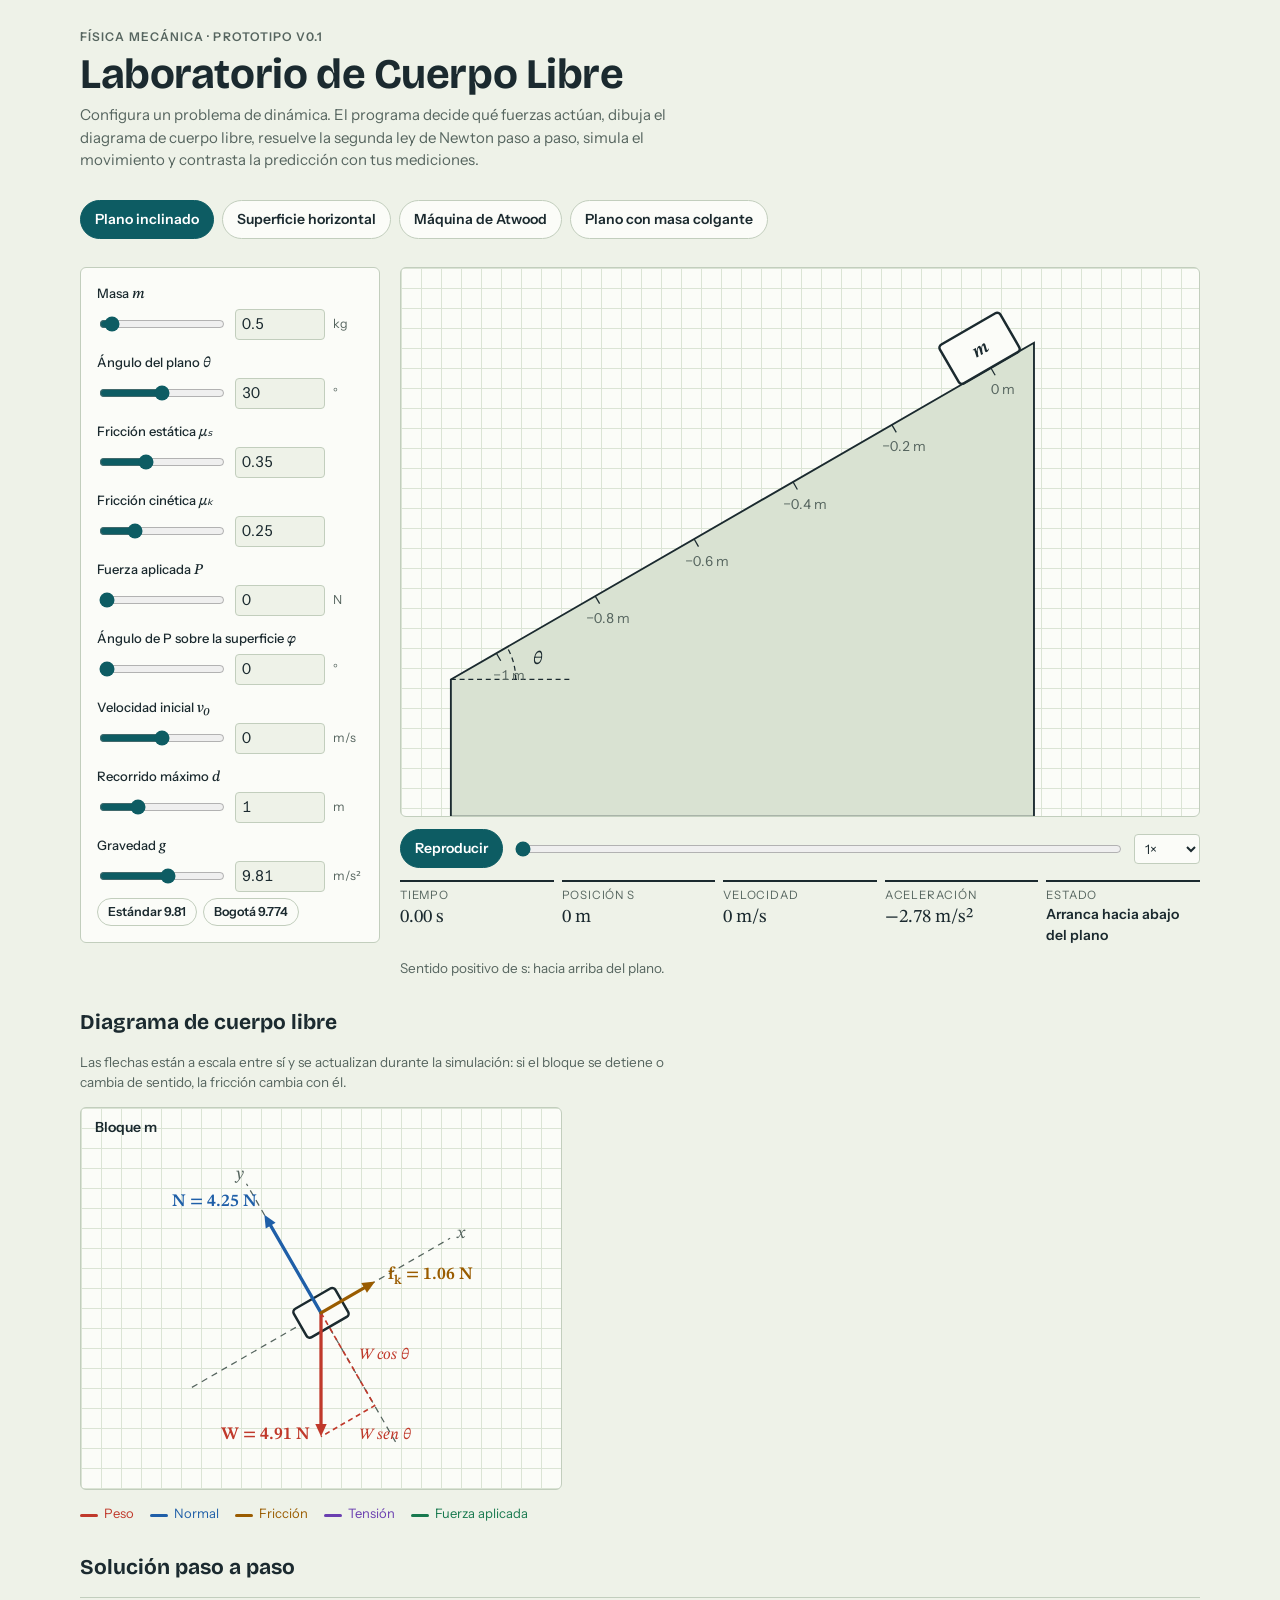
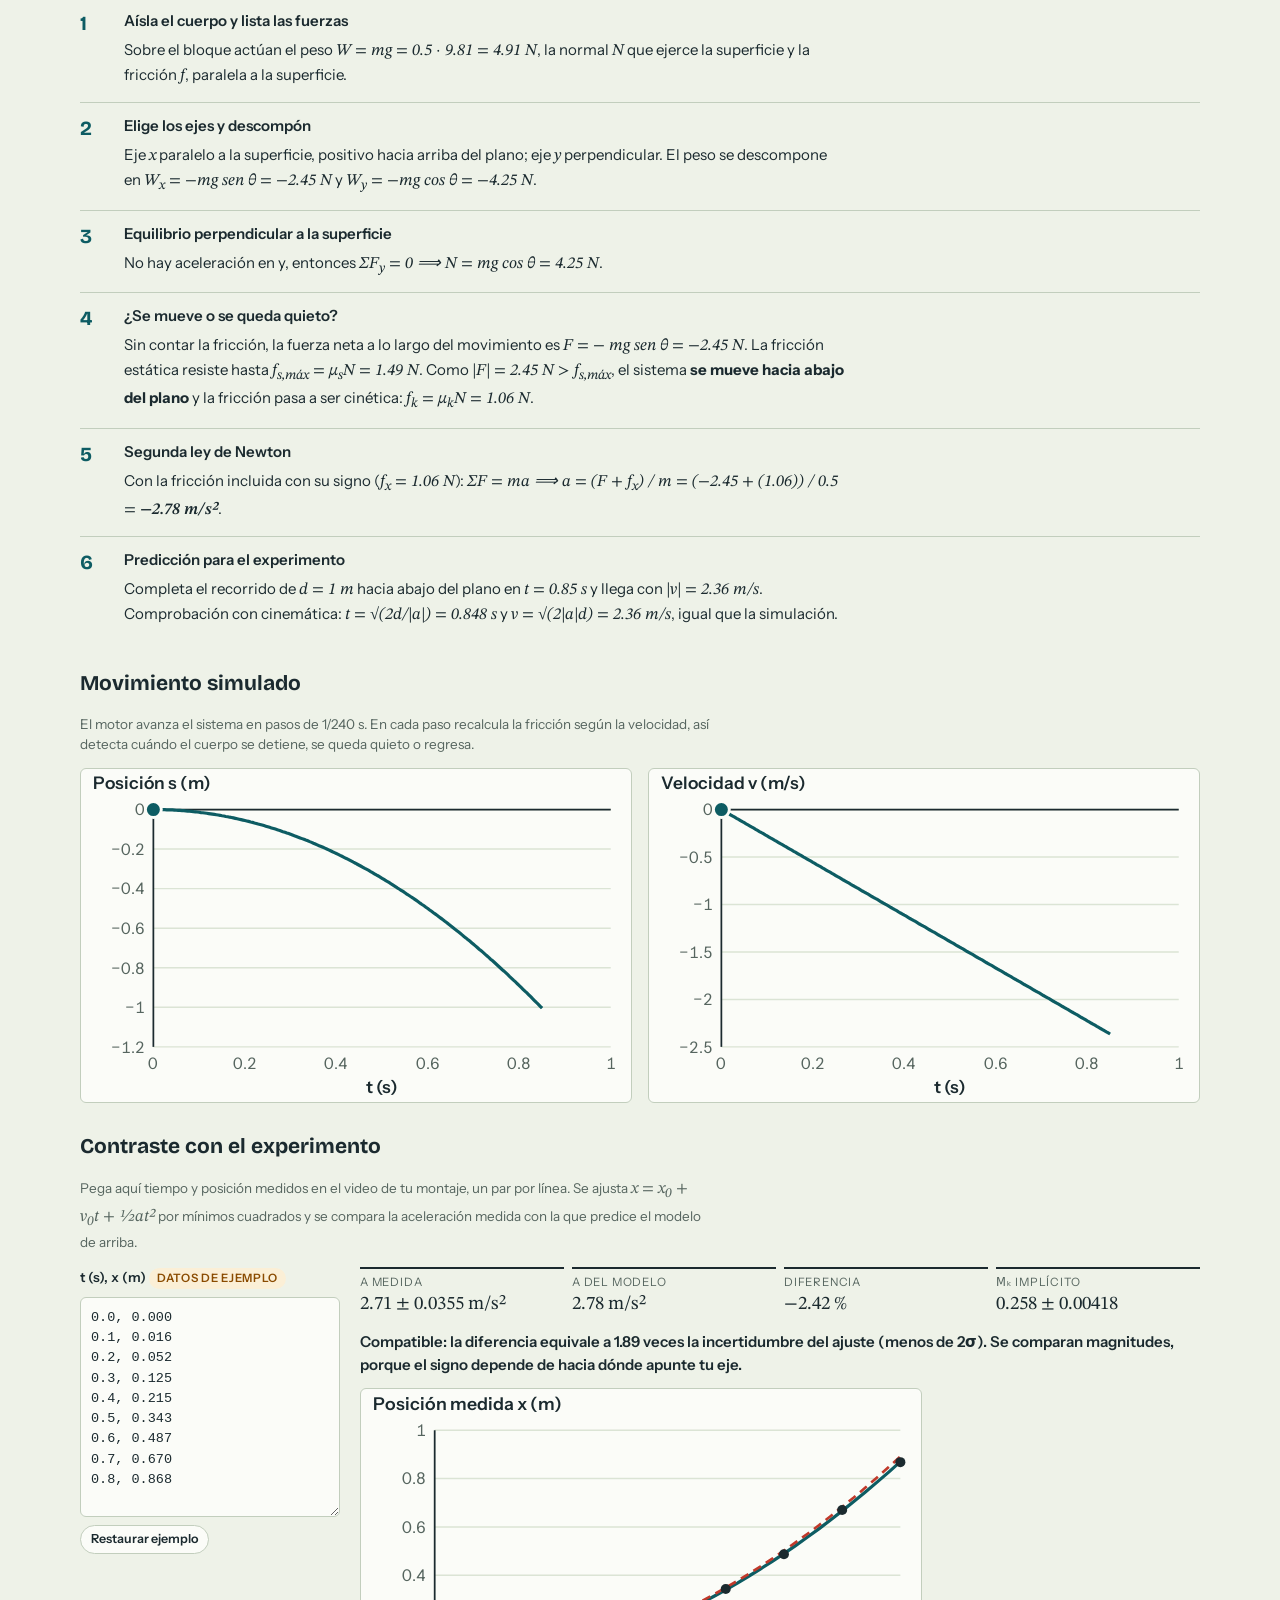
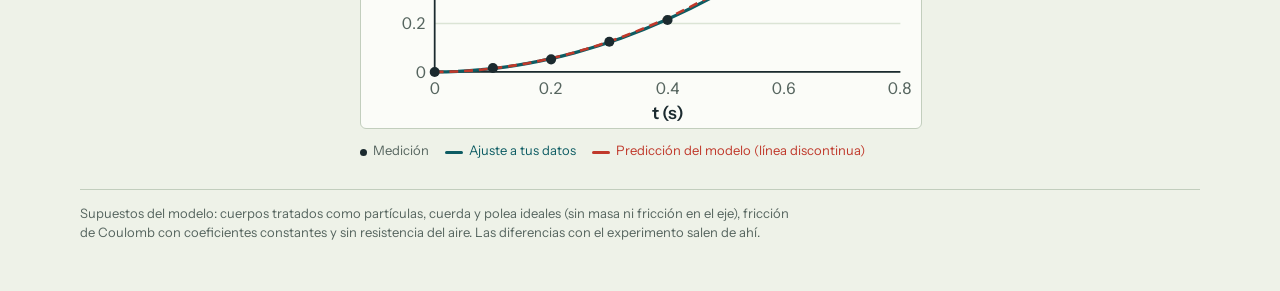
==== index.html @ 623f9a01 "Primera versión" ====
<!DOCTYPE html>
<html lang="es">
<head>
  <meta charset="utf-8">
  <meta name="viewport" content="width=device-width, initial-scale=1">
  <title>Laboratorio de Cuerpo Libre</title>
  <link rel="stylesheet" href="https://fonts.googleapis.com/css2?family=Bricolage+Grotesque:opsz,wght@12..96,500;12..96,700&family=Instrument+Sans:wght@400;500;600&family=STIX+Two+Text:ital,wght@0,400;0,600;1,400;1,600&display=swap">
  <link rel="stylesheet" href="css/styles.css">
</head>
<body>

<div class="wrap">
  <header>
    <p class="eyebrow">Física mecánica · prototipo v0.1</p>
    <h1>Laboratorio de Cuerpo Libre</h1>
    <p class="lede">Configura un problema de dinámica. El programa decide qué fuerzas actúan, dibuja el diagrama de cuerpo libre, resuelve la segunda ley de Newton paso a paso, simula el movimiento y contrasta la predicción con tus mediciones.</p>
  </header>

  <nav class="tabs" id="tabs" aria-label="Tipo de problema"></nav>

  <section class="work">
    <aside class="panel controls" id="controls" aria-label="Datos del problema"></aside>
    <div class="stage">
      <div class="paper"><svg id="scene" viewBox="0 0 640 440" role="img" aria-label="Montaje del problema"></svg></div>
      <div id="warn" class="warn" hidden></div>
      <div class="transport">
        <button class="btn primary" id="play" type="button">Reproducir</button>
        <input type="range" id="scrub" min="0" max="1000" value="0" aria-label="Instante de la simulación">
        <select id="speed" aria-label="Velocidad de reproducción"><option value="1">1×</option><option value="0.5">0,5×</option><option value="0.25">0,25×</option></select>
      </div>
      <dl class="readouts">
        <div><dt>Tiempo</dt><dd id="o_t">0</dd></div>
        <div><dt>Posición s</dt><dd id="o_s">0</dd></div>
        <div><dt>Velocidad</dt><dd id="o_v">0</dd></div>
        <div><dt>Aceleración</dt><dd id="o_a">0</dd></div>
        <div><dt>Estado</dt><dd class="txt" id="o_e"></dd></div>
      </dl>
      <p class="note" id="conv"></p>
    </div>
  </section>

  <section>
    <h2>Diagrama de cuerpo libre</h2>
    <p class="note">Las flechas están a escala entre sí y se actualizan durante la simulación: si el bloque se detiene o cambia de sentido, la fricción cambia con él.</p>
    <div class="fbds" id="fbds"></div>
    <ul class="legend">
      <li class="w"><i></i>Peso</li><li class="n"><i></i>Normal</li><li class="f"><i></i>Fricción</li><li class="t"><i></i>Tensión</li><li class="p"><i></i>Fuerza aplicada</li>
    </ul>
  </section>

  <section>
    <h2>Solución paso a paso</h2>
    <ol class="steps" id="steps"></ol>
  </section>

  <section>
    <h2>Movimiento simulado</h2>
    <p class="note">El motor avanza el sistema en pasos de 1/240 s. En cada paso recalcula la fricción según la velocidad, así detecta cuándo el cuerpo se detiene, se queda quieto o regresa.</p>
    <div class="charts">
      <div class="panel"><svg id="ch_s" viewBox="0 0 380 230" role="img" aria-label="Posición contra tiempo"></svg></div>
      <div class="panel"><svg id="ch_v" viewBox="0 0 380 230" role="img" aria-label="Velocidad contra tiempo"></svg></div>
    </div>
  </section>

  <section>
    <h2>Contraste con el experimento</h2>
    <p class="note">Pega aquí tiempo y posición medidos en el video de tu montaje, un par por línea. Se ajusta <span class="eq">x = x<sub>0</sub> + v<sub>0</sub>t + ½at²</span> por mínimos cuadrados y se compara la aceleración medida con la que predice el modelo de arriba.</p>
    <div class="exp">
      <div style="display:flex;flex-direction:column;gap:8px;min-width:0">
        <label for="data" style="font-weight:600;font-size:13.5px">t (s), x (m) <span class="tag" id="extag">Datos de ejemplo</span></label>
        <textarea id="data" spellcheck="false"></textarea>
        <div><button class="btn small" id="exreset" type="button">Restaurar ejemplo</button></div>
      </div>
      <div class="res">
        <dl class="readouts">
          <div><dt>a medida</dt><dd id="e_a">–</dd></div>
          <div><dt>a del modelo</dt><dd id="e_m">–</dd></div>
          <div><dt>Diferencia</dt><dd id="e_d">–</dd></div>
          <div><dt>μₖ implícito</dt><dd id="e_mu">–</dd></div>
        </dl>
        <p class="verdict" id="e_v"></p>
        <div class="panel"><svg id="ch_e" viewBox="0 0 380 230" role="img" aria-label="Datos medidos, ajuste y modelo"></svg></div>
        <ul class="legend"><li><i style="background:var(--ink);width:7px;height:7px;border-radius:50%"></i>Medición</li><li style="color:var(--accent)"><i></i>Ajuste a tus datos</li><li class="w"><i></i>Predicción del modelo (línea discontinua)</li></ul>
      </div>
    </div>
  </section>

  <footer><p>Supuestos del modelo: cuerpos tratados como partículas, cuerda y polea ideales (sin masa ni fricción en el eje), fricción de Coulomb con coeficientes constantes y sin resistencia del aire. Las diferencias con el experimento salen de ahí.</p></footer>
</div>

<!-- El orden importa: cada archivo usa lo que definen los anteriores -->
<script src="js/config.js"></script>
<script src="js/fisica.js"></script>
<script src="js/dibujo.js"></script>
<script src="js/solucion.js"></script>
<script src="js/graficas.js"></script>
<script src="js/experimento.js"></script>
<script src="js/app.js"></script>
</body>
</html>
---- css/styles.css ----
/* ==========================================================
   Laboratorio de Cuerpo Libre — estilos
   1. Tokens de color y tipografía (tema claro y oscuro)
   2. Estructura general de la página
   3. Controles y escena
   4. Elementos SVG (escena, diagramas, gráficas)
   5. Solución, gráficas y contraste experimental
   ========================================================== */
body{margin:0}
[hidden]{display:none!important}
/* Layout: hoja de ingeniería cuadriculada (claro) / pizarra (oscuro). Controles a la izquierda, escena a la derecha, luego DCL, solución, gráficas y contraste experimental. */
:root{
  --paper:#eef2e8; --panel:#fbfcf8; --grid:#dbe4d5; --solid:#d9e2d2; --line:#c2cebd;
  --ink:#1b2a2f; --muted:#56655f; --accent:#0d5c63; --on-accent:#ffffff; --warn:#8a4b00; --warn-bg:#fbefd6;
  --f-w:#c0392b; --f-n:#1f5fa8; --f-f:#9a5c00; --f-t:#6a3fb0; --f-p:#17794e;
  --display:"Bricolage Grotesque","Trebuchet MS",sans-serif;
  --body:"Instrument Sans","Segoe UI",system-ui,sans-serif;
  --math:"STIX Two Text","Cambria Math","Times New Roman",serif;
}
@media (prefers-color-scheme: dark){ :root:not([data-theme="light"]){
  --paper:#141e1b; --panel:#1b2925; --grid:#26362f; --solid:#2b3d36; --line:#385046;
  --ink:#e8efe6; --muted:#a0b3aa; --accent:#7fd1c7; --on-accent:#10201c; --warn:#f3c77a; --warn-bg:#3a2e14;
  --f-w:#ff8f80; --f-n:#86bcff; --f-f:#f0b860; --f-t:#c6a8ff; --f-p:#7ddba6; color-scheme:dark } }
:root[data-theme="dark"]{
  --paper:#141e1b; --panel:#1b2925; --grid:#26362f; --solid:#2b3d36; --line:#385046;
  --ink:#e8efe6; --muted:#a0b3aa; --accent:#7fd1c7; --on-accent:#10201c; --warn:#f3c77a; --warn-bg:#3a2e14;
  --f-w:#ff8f80; --f-n:#86bcff; --f-f:#f0b860; --f-t:#c6a8ff; --f-p:#7ddba6; color-scheme:dark }

body{background:var(--paper);color:var(--ink);font-family:var(--body);font-size:15px;line-height:1.5}
.wrap{max-width:1120px;margin:0 auto;padding-inline:16px;padding-block:28px 48px;display:flex;flex-direction:column;gap:28px}
h1{font-family:var(--display);font-weight:700;font-size:clamp(28px,5vw,42px);line-height:1.05;margin:0;text-wrap:balance;letter-spacing:-.01em}
h2{font-family:var(--display);font-weight:700;font-size:21px;margin:0;text-wrap:balance}
.lede{max-width:62ch;color:var(--muted);margin:8px 0 0}
.eyebrow{font-size:12px;letter-spacing:.09em;text-transform:uppercase;color:var(--muted);font-weight:600;margin:0 0 6px}
section{display:flex;flex-direction:column;gap:14px}
.note{color:var(--muted);font-size:13.5px;max-width:70ch;margin:0}

.tabs{display:flex;flex-wrap:wrap;gap:8px}
.tabs button,.btn{font:inherit;font-weight:600;font-size:14px;padding:8px 14px;border-radius:999px;border:1.5px solid var(--line);background:var(--panel);color:var(--ink);cursor:pointer}
.tabs button[aria-pressed="true"],.btn.primary{background:var(--accent);border-color:var(--accent);color:var(--on-accent)}
button:focus-visible,input:focus-visible,select:focus-visible,textarea:focus-visible{outline:2.5px solid var(--accent);outline-offset:2px}
.btn.small{padding:4px 10px;font-size:12.5px}

.work{display:grid;grid-template-columns:300px minmax(0,1fr);gap:20px;align-items:start}
@media (max-width:820px){.work{grid-template-columns:minmax(0,1fr)}}
.panel{background:var(--panel);border:1px solid var(--line);border-radius:6px}
.controls{padding:16px;display:flex;flex-direction:column;gap:13px}
.ctl label{display:block;font-size:13px;font-weight:500}
.ctl .sym{font-family:var(--math);font-style:italic;font-size:15px}
.ctl .row{display:flex;align-items:center;gap:8px;margin-top:3px}
.ctl input[type=range]{flex:1;min-width:0;accent-color:var(--accent)}
.ctl input[type=number]{width:76px;font:inherit;font-variant-numeric:tabular-nums;padding:3px 6px;border:1px solid var(--line);border-radius:4px;background:var(--paper);color:var(--ink)}
.ctl .unit{width:30px;font-size:12.5px;color:var(--muted)}
.ctl .hint{display:flex;gap:6px;margin-top:6px;flex-wrap:wrap}

.stage{display:flex;flex-direction:column;gap:12px;min-width:0}
.paper{background-color:var(--panel);background-image:linear-gradient(var(--grid) 1px,transparent 1px),linear-gradient(90deg,var(--grid) 1px,transparent 1px);background-size:20px 20px;border:1px solid var(--line);border-radius:6px}
svg{display:block;width:100%;height:auto;max-width:100%}
.transport{display:flex;flex-wrap:wrap;align-items:center;gap:10px}
.transport input[type=range]{flex:1;min-width:120px;accent-color:var(--accent)}
.transport select{font:inherit;font-size:13px;padding:5px 6px;border:1px solid var(--line);border-radius:4px;background:var(--panel);color:var(--ink)}
.readouts{display:grid;grid-template-columns:repeat(auto-fit,minmax(118px,1fr));gap:8px;margin:0}
.readouts div{border-top:2px solid var(--ink);padding-top:5px}
.readouts dt{font-size:11.5px;letter-spacing:.07em;text-transform:uppercase;color:var(--muted)}
.readouts dd{margin:0;font-family:var(--math);font-size:19px;font-variant-numeric:tabular-nums}
.readouts dd.txt{font-family:var(--body);font-size:14px;font-weight:600}
.warn{background:var(--warn-bg);color:var(--warn);border-radius:4px;padding:8px 12px;font-size:13.5px;font-weight:500}

/* SVG */
.solid{fill:var(--solid);stroke:var(--ink);stroke-width:1.5}
.body{fill:var(--panel);stroke:var(--ink);stroke-width:2}
.str{stroke:var(--ink);stroke-width:1.6;fill:none}
.sup{stroke:var(--ink);stroke-width:3;fill:none}
.pul{fill:var(--panel);stroke:var(--ink);stroke-width:2}
.hub{fill:var(--ink)}
.ref{stroke:var(--ink);stroke-width:1;stroke-dasharray:4 3;fill:none}
.tick{stroke:var(--ink);stroke-width:1}
.tk{fill:var(--muted);font:11px var(--body);font-variant-numeric:tabular-nums}
.blbl{fill:var(--ink);font:italic 600 15px var(--math)}
.ang{fill:var(--ink);font:italic 15px var(--math)}
.ax{stroke:var(--muted);stroke-width:1;stroke-dasharray:5 4}
.axl{fill:var(--muted);font:italic 14px var(--math)}
.cmp{stroke:var(--f-w);stroke-width:1.3;stroke-dasharray:4 3;fill:none}
.cmpl{fill:var(--f-w);font:italic 12.5px var(--math)}
.F line{stroke:currentColor;stroke-width:2.6;stroke-linecap:round}.F polygon{fill:currentColor}
.fl{fill:currentColor;font:600 14px var(--math)}
.w{color:var(--f-w)}.n{color:var(--f-n)}.f{color:var(--f-f)}.t{color:var(--f-t)}.p{color:var(--f-p)}
.gl{stroke:var(--grid);stroke-width:1}.axis{stroke:var(--ink);stroke-width:1.2}
.ct{fill:var(--muted);font:11px var(--body);font-variant-numeric:tabular-nums}
.cl{fill:var(--ink);font:12px var(--body);font-weight:600}
.s1{stroke:var(--accent);stroke-width:2.2;fill:none}.s2{stroke:var(--f-w);stroke-width:1.8;fill:none;stroke-dasharray:6 4}
.dot{fill:var(--ink)}.cur{fill:var(--accent);stroke:var(--panel);stroke-width:2}

.fbds{display:grid;grid-template-columns:repeat(auto-fit,minmax(min(100%,300px),1fr));gap:16px}
.fbd{max-width:480px}.res .panel{max-width:560px}.fbd h3{font:600 14px var(--body);margin:0;padding:10px 14px 0}
.legend{display:flex;flex-wrap:wrap;gap:6px 16px;font-size:13px;color:var(--muted);margin:0;padding:0;list-style:none}
.legend i{display:inline-block;width:18px;height:3px;border-radius:2px;background:currentColor;vertical-align:middle;margin-right:6px}

.steps{list-style:none;margin:0;padding:0;display:flex;flex-direction:column;gap:0;counter-reset:st}
.steps li{counter-increment:st;display:grid;grid-template-columns:34px minmax(0,1fr);gap:4px 10px;padding:13px 0;border-top:1px solid var(--line)}
.steps li::before{content:counter(st);font:700 20px var(--display);color:var(--accent)}
.steps h3{font:600 15px var(--body);margin:0}
.steps p{grid-column:2;margin:0;max-width:72ch}
.eq{font-family:var(--math);font-size:16.5px;font-style:italic;overflow-wrap:anywhere}
.eq b{font-weight:600}

.charts{display:grid;grid-template-columns:repeat(auto-fit,minmax(min(100%,300px),1fr));gap:16px}
.exp{display:grid;grid-template-columns:minmax(0,260px) minmax(0,1fr);gap:20px;align-items:start}
@media (max-width:820px){.exp{grid-template-columns:minmax(0,1fr)}}
.exp textarea{width:100%;box-sizing:border-box;height:220px;font:13.5px/1.5 ui-monospace,Menlo,Consolas,monospace;padding:10px;border:1px solid var(--line);border-radius:6px;background:var(--panel);color:var(--ink);resize:vertical}
.tag{display:inline-block;font-size:11.5px;font-weight:600;letter-spacing:.06em;text-transform:uppercase;background:var(--warn-bg);color:var(--warn);padding:2px 8px;border-radius:999px}
.res{display:flex;flex-direction:column;gap:12px;min-width:0}
.verdict{font-weight:600;margin:0}
footer{border-top:1px solid var(--line);padding-top:14px;color:var(--muted);font-size:13px}
footer p{margin:0;max-width:80ch}
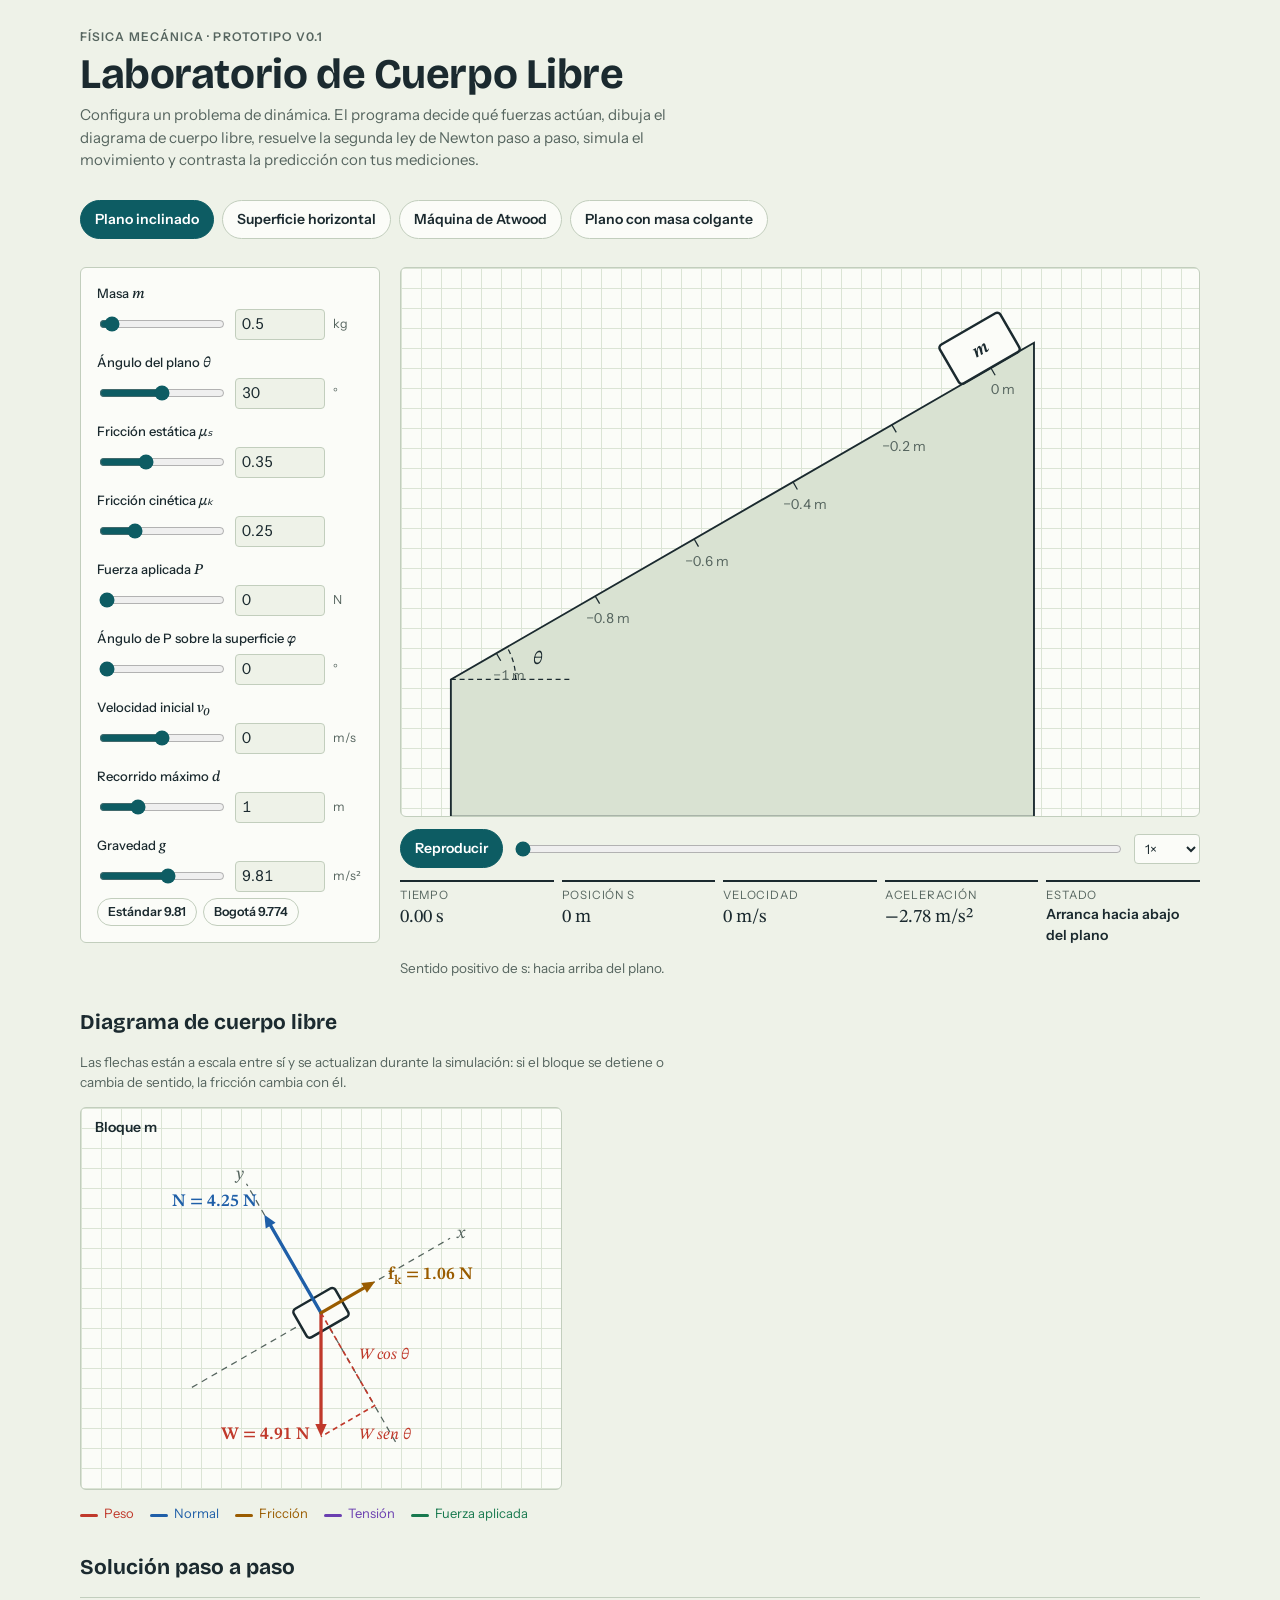
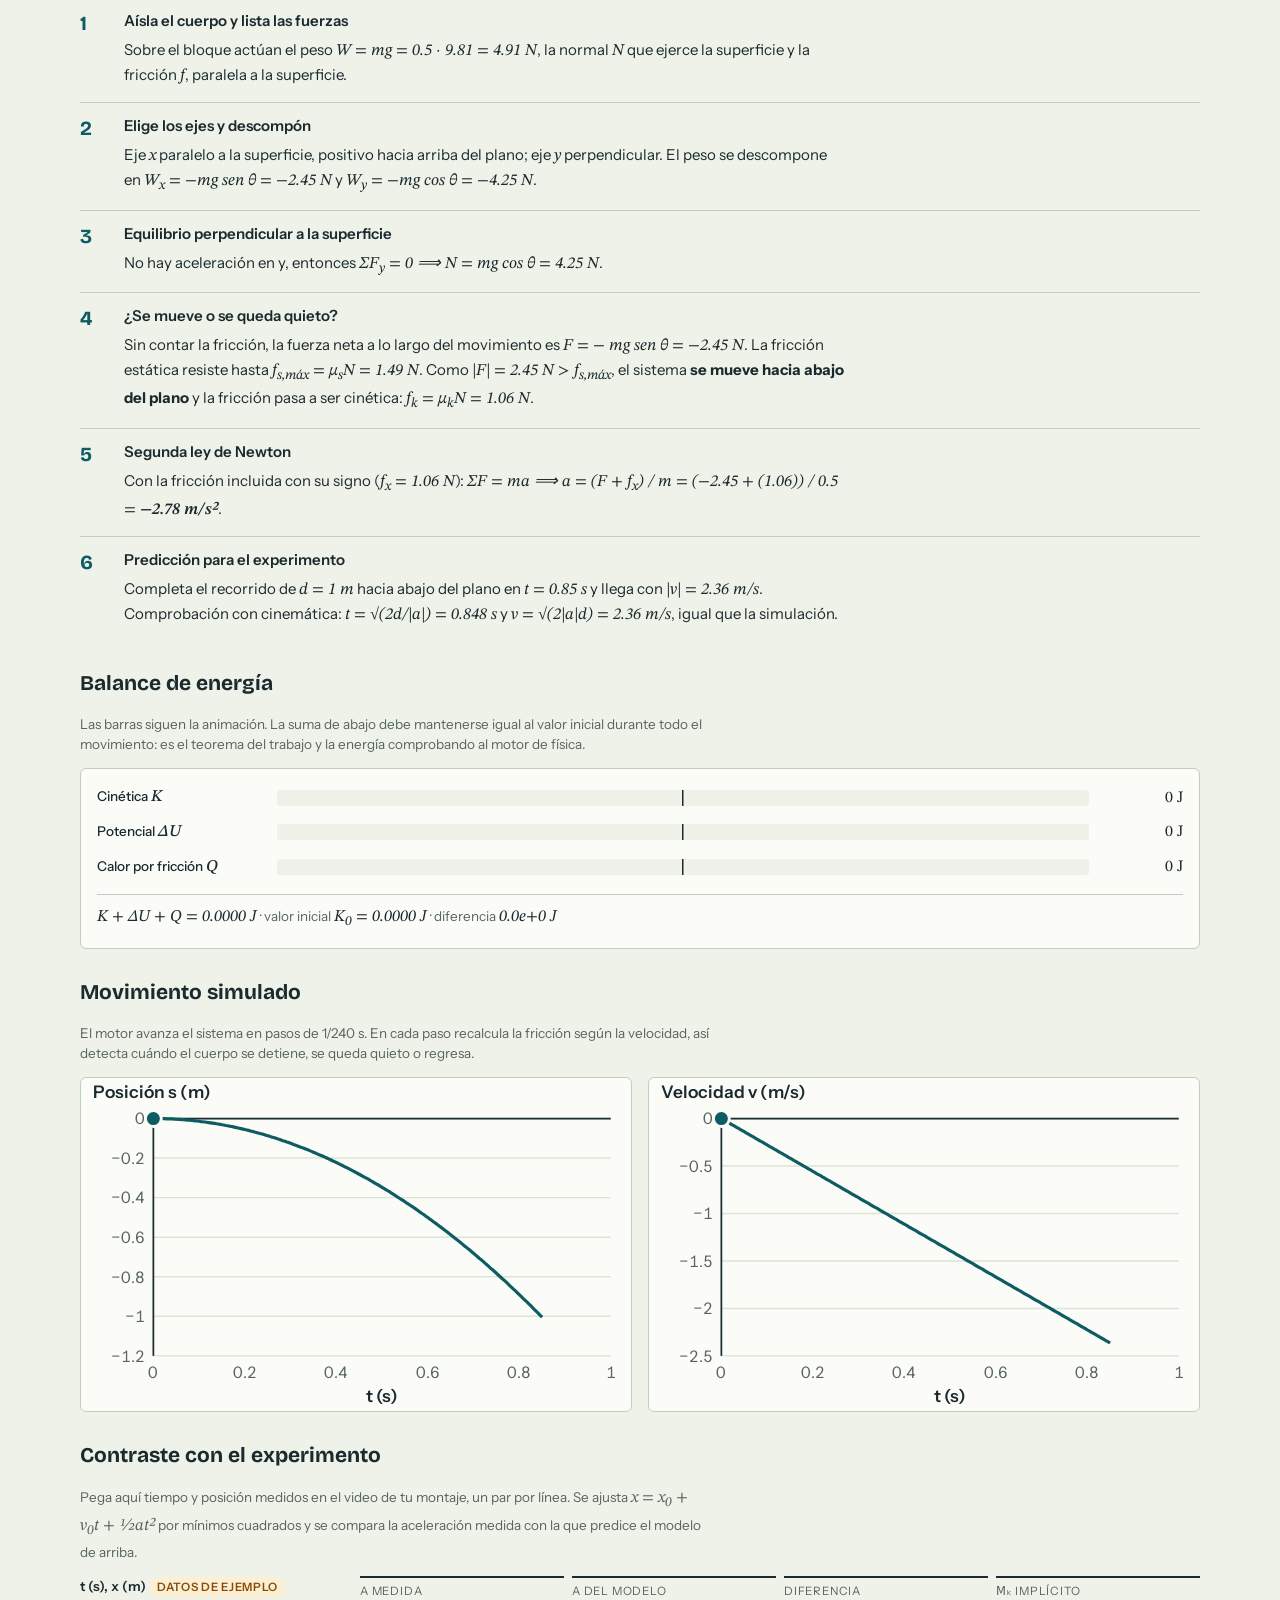
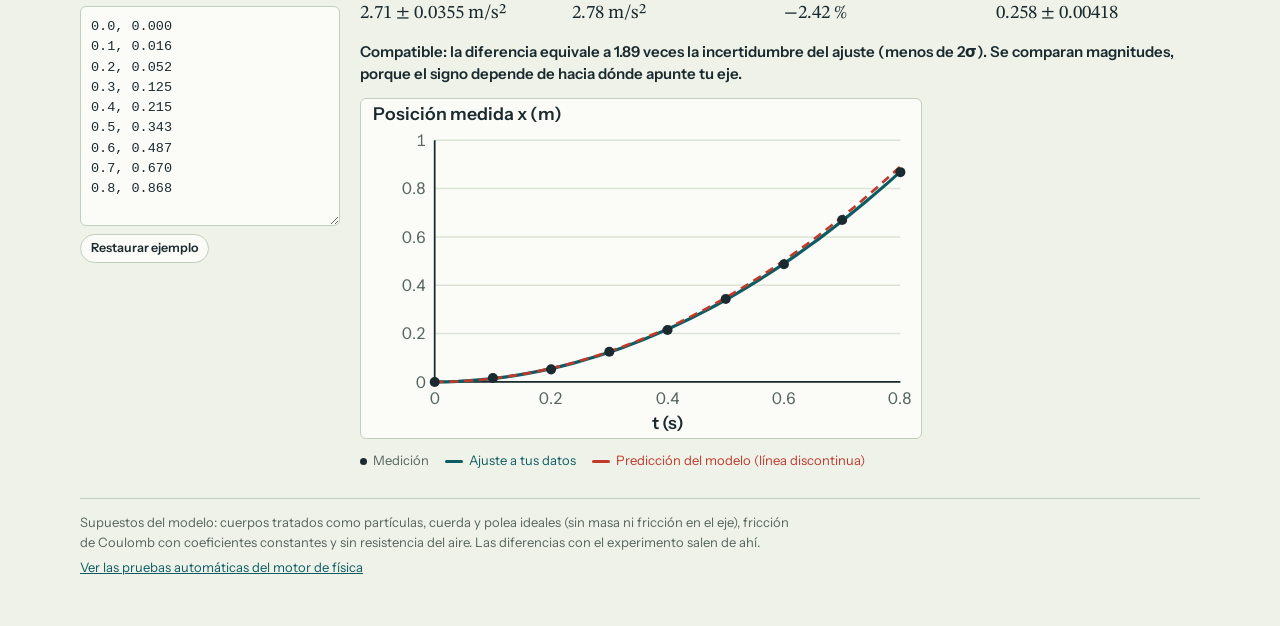
==== commit 6a3ea058: "cambios v1.0" ====
--- a/index.html
+++ b/index.html
@@ -54,6 +54,12 @@
   </section>
 
   <section>
+    <h2>Balance de energía</h2>
+    <p class="note">Las barras siguen la animación. La suma de abajo debe mantenerse igual al valor inicial durante todo el movimiento: es el teorema del trabajo y la energía comprobando al motor de física.</p>
+    <div class="panel energia" id="energia"></div>
+  </section>
+
+  <section>
     <h2>Movimiento simulado</h2>
     <p class="note">El motor avanza el sistema en pasos de 1/240 s. En cada paso recalcula la fricción según la velocidad, así detecta cuándo el cuerpo se detiene, se queda quieto o regresa.</p>
     <div class="charts">
@@ -85,7 +91,8 @@
     </div>
   </section>
 
-  <footer><p>Supuestos del modelo: cuerpos tratados como partículas, cuerda y polea ideales (sin masa ni fricción en el eje), fricción de Coulomb con coeficientes constantes y sin resistencia del aire. Las diferencias con el experimento salen de ahí.</p></footer>
+  <footer><p>Supuestos del modelo: cuerpos tratados como partículas, cuerda y polea ideales (sin masa ni fricción en el eje), fricción de Coulomb con coeficientes constantes y sin resistencia del aire. Las diferencias con el experimento salen de ahí.</p>
+    <p style="margin-top:6px"><a href="tests/pruebas.html" style="color:var(--accent)">Ver las pruebas automáticas del motor de física</a></p></footer>
 </div>
 
 <!-- El orden importa: cada archivo usa lo que definen los anteriores -->
@@ -93,6 +100,7 @@
 <script src="js/fisica.js"></script>
 <script src="js/dibujo.js"></script>
 <script src="js/solucion.js"></script>
+<script src="js/energia.js"></script>
 <script src="js/graficas.js"></script>
 <script src="js/experimento.js"></script>
 <script src="js/app.js"></script>
--- a/css/styles.css
+++ b/css/styles.css
@@ -113,3 +113,15 @@
 .verdict{font-weight:600;margin:0}
 footer{border-top:1px solid var(--line);padding-top:14px;color:var(--muted);font-size:13px}
 footer p{margin:0;max-width:80ch}
+
+/* Balance de energía */
+.energia{padding:16px;display:flex;flex-direction:column;gap:10px}
+.en-row{display:grid;grid-template-columns:minmax(0,170px) minmax(0,1fr) 84px;gap:10px;align-items:center}
+@media (max-width:560px){.en-row{grid-template-columns:minmax(0,1fr) 84px}.en-track{grid-column:1/-1;grid-row:2}}
+.en-l{font-size:13.5px;font-weight:500}
+.en-track{position:relative;height:16px;background:linear-gradient(var(--ink),var(--ink)) center/1.5px 100% no-repeat,var(--paper);border-radius:3px}
+.en-bar{position:absolute;top:2px;bottom:2px;border-radius:2px;left:50%;width:0}
+.en-K{background:var(--accent)}.en-U{background:var(--f-n)}.en-Q{background:var(--f-f)}.en-WP{background:var(--f-p)}
+.en-v{font-family:var(--math);font-size:16px;font-variant-numeric:tabular-nums;text-align:right}
+.en-bal{margin:4px 0 0;padding-top:10px;border-top:1px solid var(--line);font-size:13.5px;color:var(--muted)}
+.en-bal .eq{color:var(--ink)}
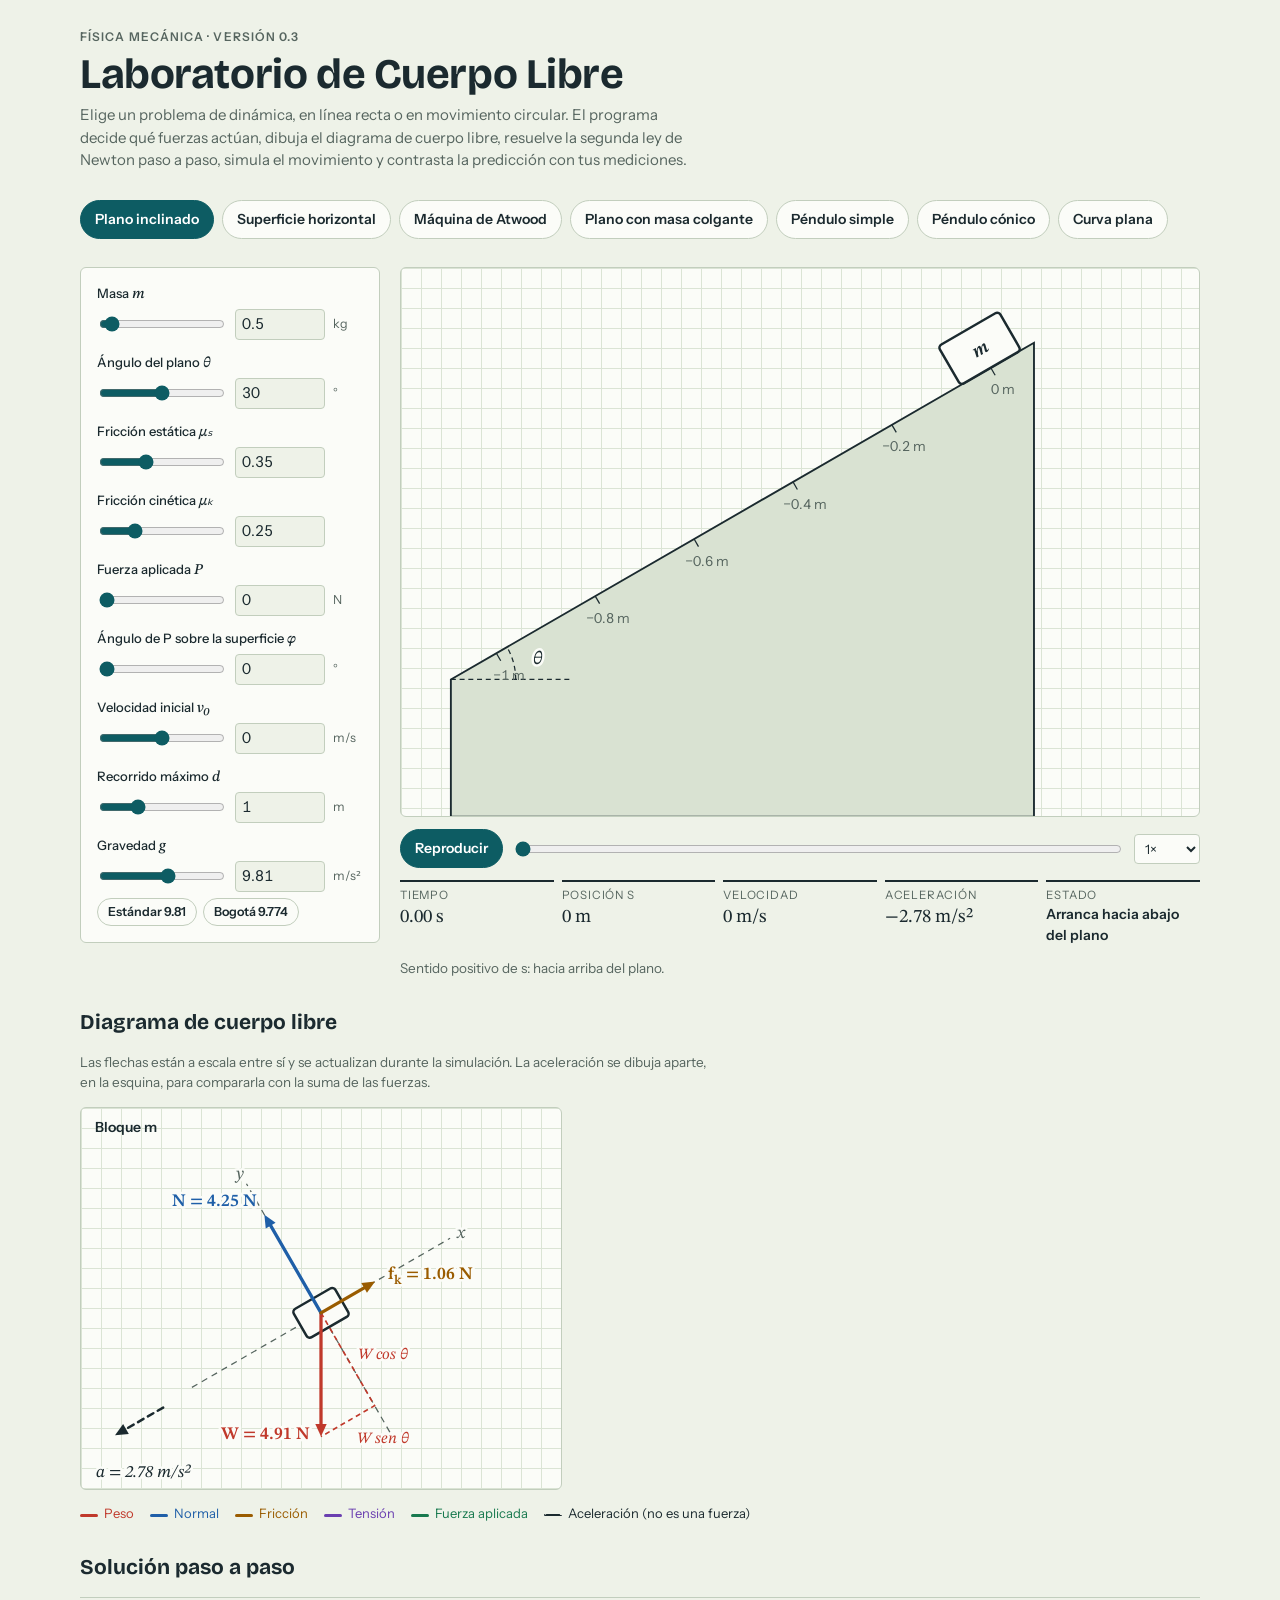
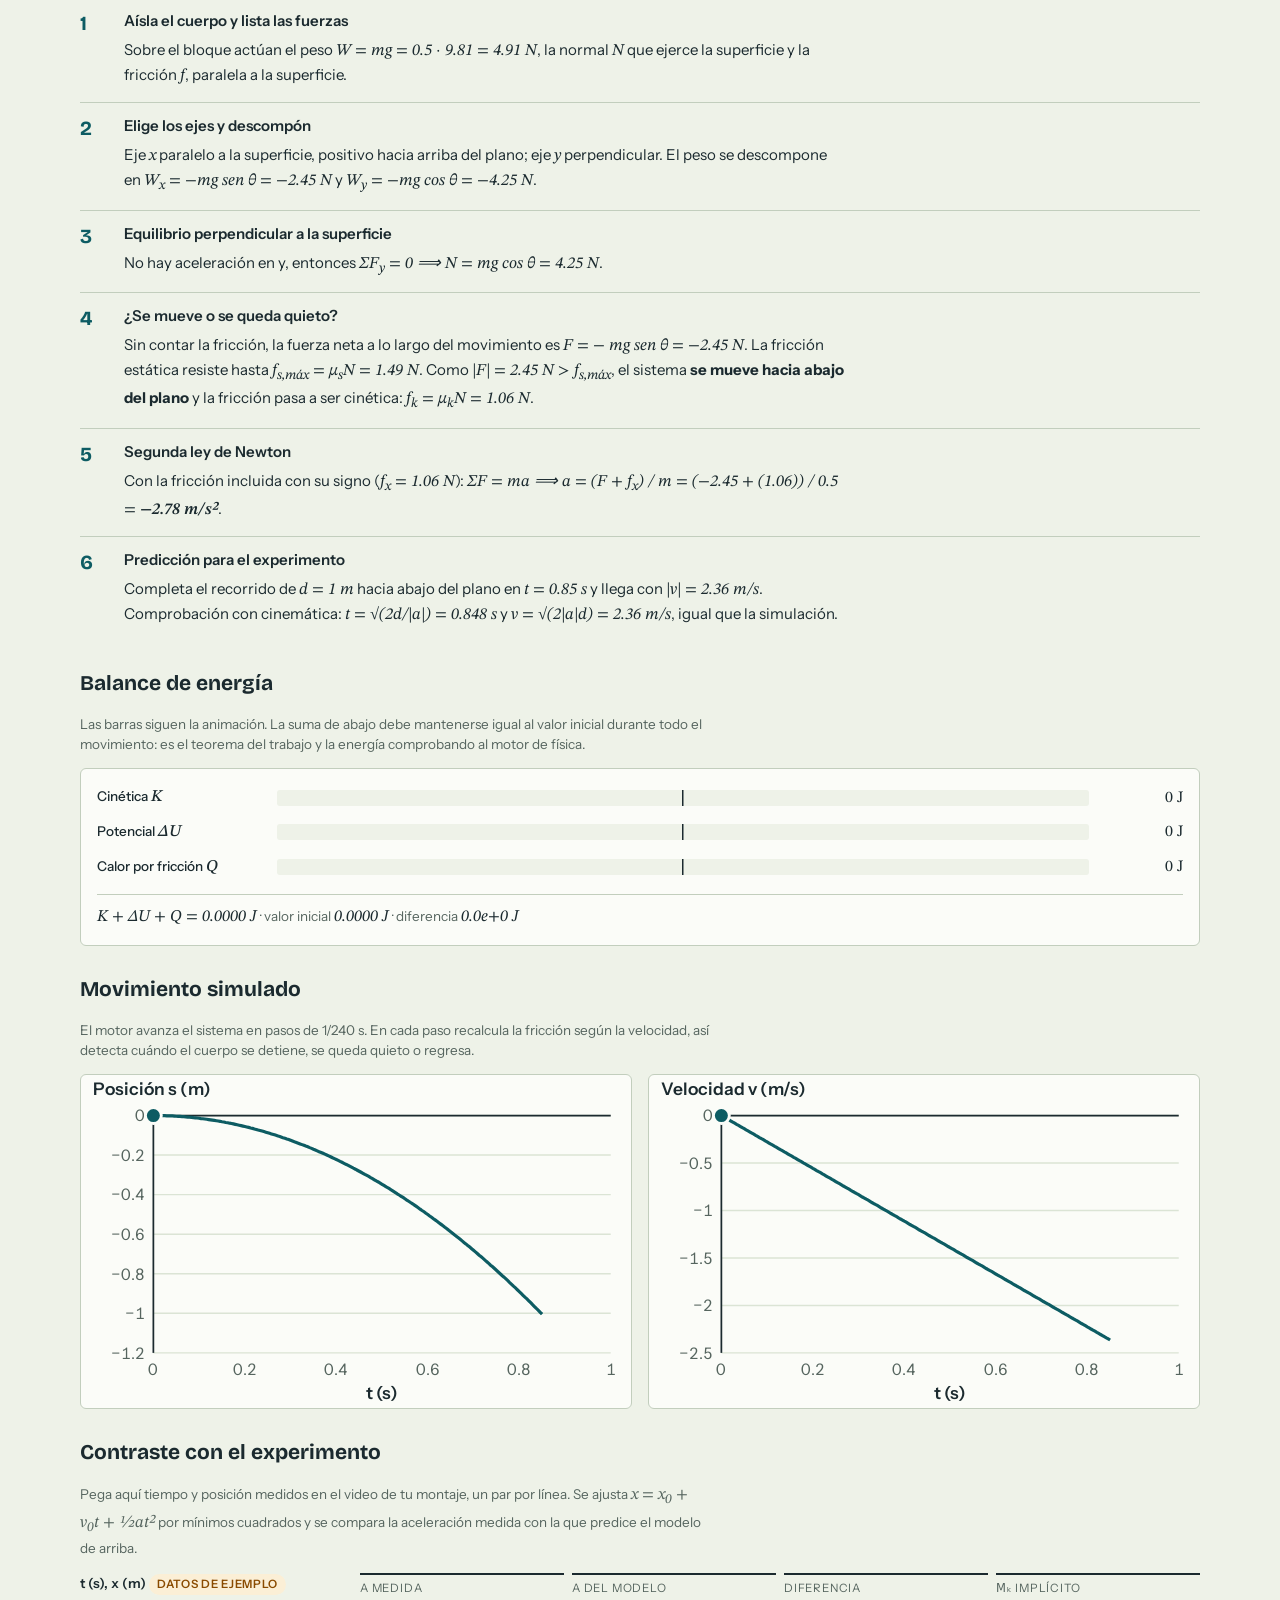
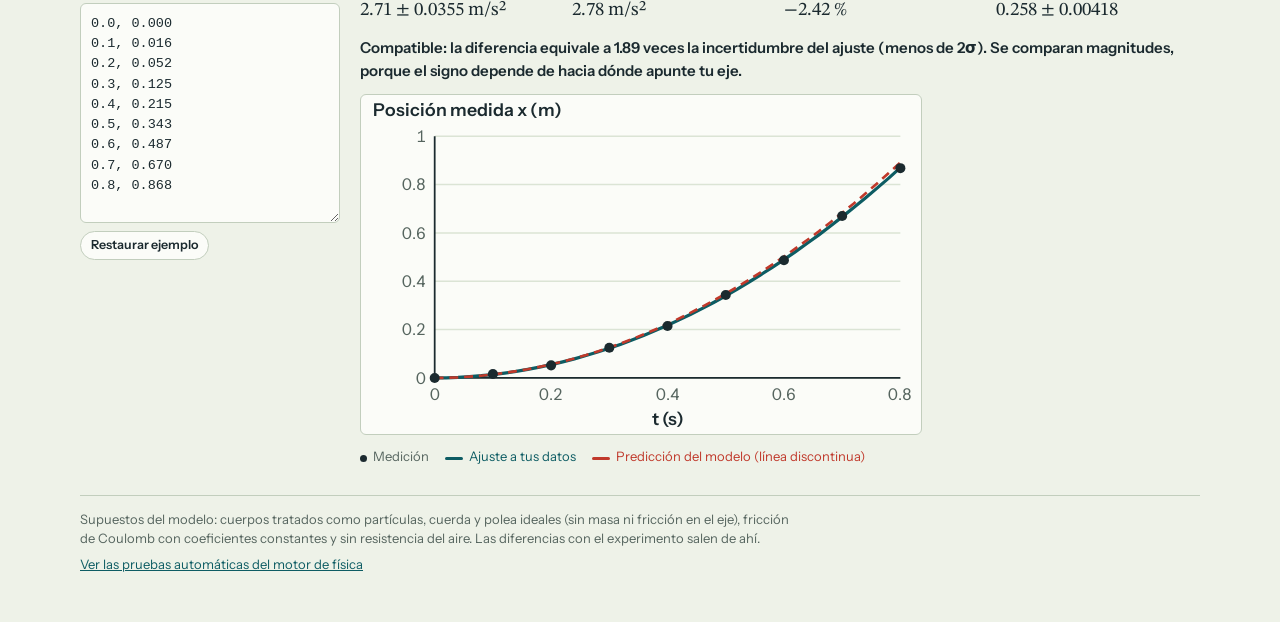
==== commit e7af1f0a: "v1.1" ====
--- a/index.html
+++ b/index.html
@@ -11,9 +11,9 @@
 
 <div class="wrap">
   <header>
-    <p class="eyebrow">Física mecánica · prototipo v0.1</p>
+    <p class="eyebrow">Física mecánica · versión 0.3</p>
     <h1>Laboratorio de Cuerpo Libre</h1>
-    <p class="lede">Configura un problema de dinámica. El programa decide qué fuerzas actúan, dibuja el diagrama de cuerpo libre, resuelve la segunda ley de Newton paso a paso, simula el movimiento y contrasta la predicción con tus mediciones.</p>
+    <p class="lede">Elige un problema de dinámica, en línea recta o en movimiento circular. El programa decide qué fuerzas actúan, dibuja el diagrama de cuerpo libre, resuelve la segunda ley de Newton paso a paso, simula el movimiento y contrasta la predicción con tus mediciones.</p>
   </header>
 
   <nav class="tabs" id="tabs" aria-label="Tipo de problema"></nav>
@@ -30,9 +30,9 @@
       </div>
       <dl class="readouts">
         <div><dt>Tiempo</dt><dd id="o_t">0</dd></div>
-        <div><dt>Posición s</dt><dd id="o_s">0</dd></div>
-        <div><dt>Velocidad</dt><dd id="o_v">0</dd></div>
-        <div><dt>Aceleración</dt><dd id="o_a">0</dd></div>
+        <div><dt id="l_1">Posición s</dt><dd id="o_s">0</dd></div>
+        <div><dt id="l_2">Velocidad</dt><dd id="o_v">0</dd></div>
+        <div><dt id="l_3">Aceleración</dt><dd id="o_a">0</dd></div>
         <div><dt>Estado</dt><dd class="txt" id="o_e"></dd></div>
       </dl>
       <p class="note" id="conv"></p>
@@ -41,10 +41,10 @@
 
   <section>
     <h2>Diagrama de cuerpo libre</h2>
-    <p class="note">Las flechas están a escala entre sí y se actualizan durante la simulación: si el bloque se detiene o cambia de sentido, la fricción cambia con él.</p>
+    <p class="note">Las flechas están a escala entre sí y se actualizan durante la simulación. La aceleración se dibuja aparte, en la esquina, para compararla con la suma de las fuerzas.</p>
     <div class="fbds" id="fbds"></div>
     <ul class="legend">
-      <li class="w"><i></i>Peso</li><li class="n"><i></i>Normal</li><li class="f"><i></i>Fricción</li><li class="t"><i></i>Tensión</li><li class="p"><i></i>Fuerza aplicada</li>
+      <li class="w"><i></i>Peso</li><li class="n"><i></i>Normal</li><li class="f"><i></i>Fricción</li><li class="t"><i></i>Tensión</li><li class="p"><i></i>Fuerza aplicada</li><li style="color:var(--ink)"><i style="height:0;border-top:2px dashed currentColor;background:none"></i>Aceleración (no es una fuerza)</li>
     </ul>
   </section>
 
@@ -53,22 +53,22 @@
     <ol class="steps" id="steps"></ol>
   </section>
 
-  <section>
+  <section id="sec_en">
     <h2>Balance de energía</h2>
     <p class="note">Las barras siguen la animación. La suma de abajo debe mantenerse igual al valor inicial durante todo el movimiento: es el teorema del trabajo y la energía comprobando al motor de física.</p>
     <div class="panel energia" id="energia"></div>
   </section>
 
   <section>
-    <h2>Movimiento simulado</h2>
-    <p class="note">El motor avanza el sistema en pasos de 1/240 s. En cada paso recalcula la fricción según la velocidad, así detecta cuándo el cuerpo se detiene, se queda quieto o regresa.</p>
+    <h2 id="graf_t">Movimiento simulado</h2>
+    <p class="note" id="graf_n"></p>
     <div class="charts">
       <div class="panel"><svg id="ch_s" viewBox="0 0 380 230" role="img" aria-label="Posición contra tiempo"></svg></div>
       <div class="panel"><svg id="ch_v" viewBox="0 0 380 230" role="img" aria-label="Velocidad contra tiempo"></svg></div>
     </div>
   </section>
 
-  <section>
+  <section id="sec_exp">
     <h2>Contraste con el experimento</h2>
     <p class="note">Pega aquí tiempo y posición medidos en el video de tu montaje, un par por línea. Se ajusta <span class="eq">x = x<sub>0</sub> + v<sub>0</sub>t + ½at²</span> por mínimos cuadrados y se compara la aceleración medida con la que predice el modelo de arriba.</p>
     <div class="exp">
@@ -98,8 +98,11 @@
 <!-- El orden importa: cada archivo usa lo que definen los anteriores -->
 <script src="js/config.js"></script>
 <script src="js/fisica.js"></script>
+<script src="js/circular.js"></script>
 <script src="js/dibujo.js"></script>
+<script src="js/dibujo-circular.js"></script>
 <script src="js/solucion.js"></script>
+<script src="js/solucion-circular.js"></script>
 <script src="js/energia.js"></script>
 <script src="js/graficas.js"></script>
 <script src="js/experimento.js"></script>
--- a/css/styles.css
+++ b/css/styles.css
@@ -80,8 +80,8 @@
 .ang{fill:var(--ink);font:italic 15px var(--math)}
 .ax{stroke:var(--muted);stroke-width:1;stroke-dasharray:5 4}
 .axl{fill:var(--muted);font:italic 14px var(--math)}
-.cmp{stroke:var(--f-w);stroke-width:1.3;stroke-dasharray:4 3;fill:none}
-.cmpl{fill:var(--f-w);font:italic 12.5px var(--math)}
+.cmp{stroke:currentColor;stroke-width:1.3;stroke-dasharray:4 3;fill:none}
+.cmpl{fill:currentColor;font:italic 12.5px var(--math)}
 .F line{stroke:currentColor;stroke-width:2.6;stroke-linecap:round}.F polygon{fill:currentColor}
 .fl{fill:currentColor;font:600 14px var(--math)}
 .w{color:var(--f-w)}.n{color:var(--f-n)}.f{color:var(--f-f)}.t{color:var(--f-t)}.p{color:var(--f-p)}
@@ -125,3 +125,14 @@
 .en-v{font-family:var(--math);font-size:16px;font-variant-numeric:tabular-nums;text-align:right}
 .en-bal{margin:4px 0 0;padding-top:10px;border-top:1px solid var(--line);font-size:13.5px;color:var(--muted)}
 .en-bal .eq{color:var(--ink)}
+
+/* Movimiento circular y vector aceleración */
+.acc{color:var(--ink)}.F.acc line{stroke-dasharray:5 4;stroke-width:2}
+.accl{fill:var(--ink);font:italic 13.5px var(--math)}
+.vel{color:var(--muted)}
+.road{stroke:var(--solid);fill:none}
+.edge{stroke:var(--ink);stroke-width:1.5;fill:none}
+.skid{stroke:var(--f-w);stroke-width:2.2;stroke-dasharray:7 5;fill:none}
+/* Halo detrás de los rótulos para que los ejes no los crucen */
+.fl,.cmpl,.accl,.axl,.tk,.ang{paint-order:stroke;stroke:var(--panel);stroke-width:4px;stroke-linejoin:round}
+.solid~.tk{stroke:none}
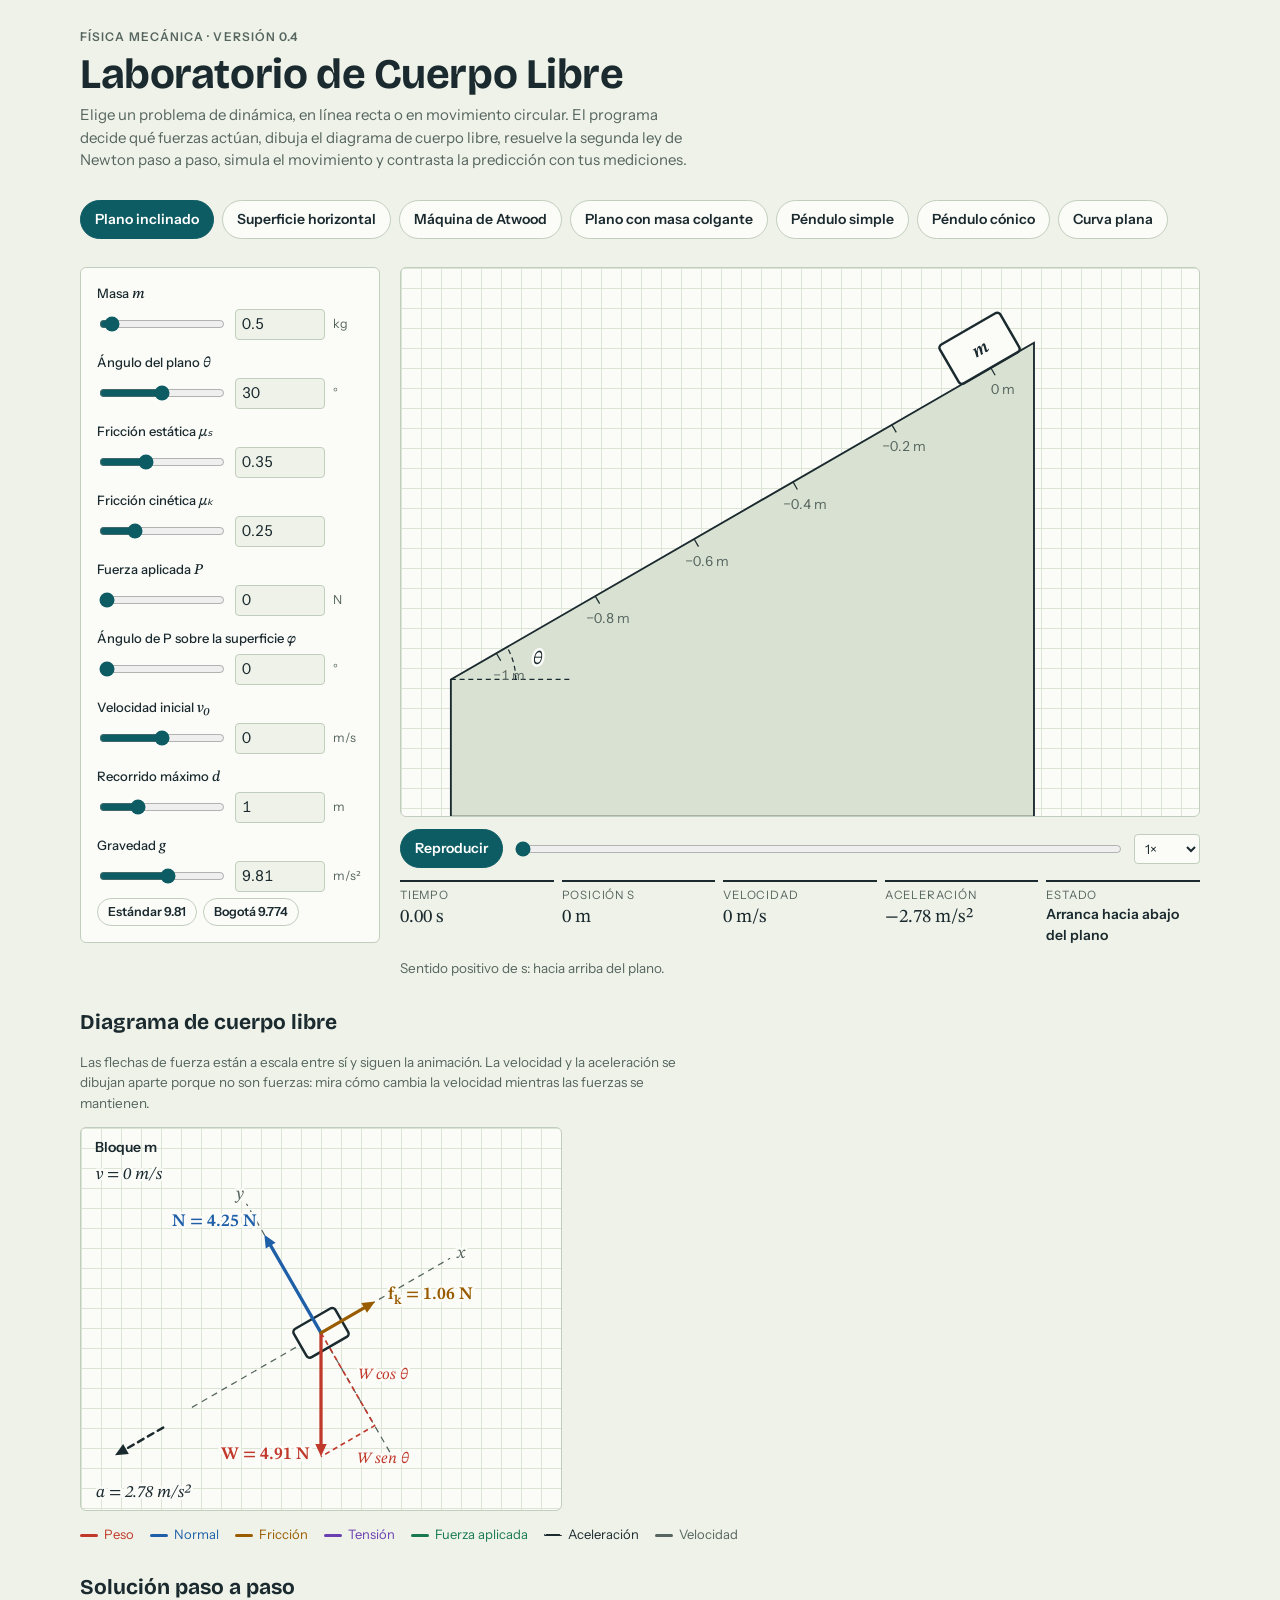
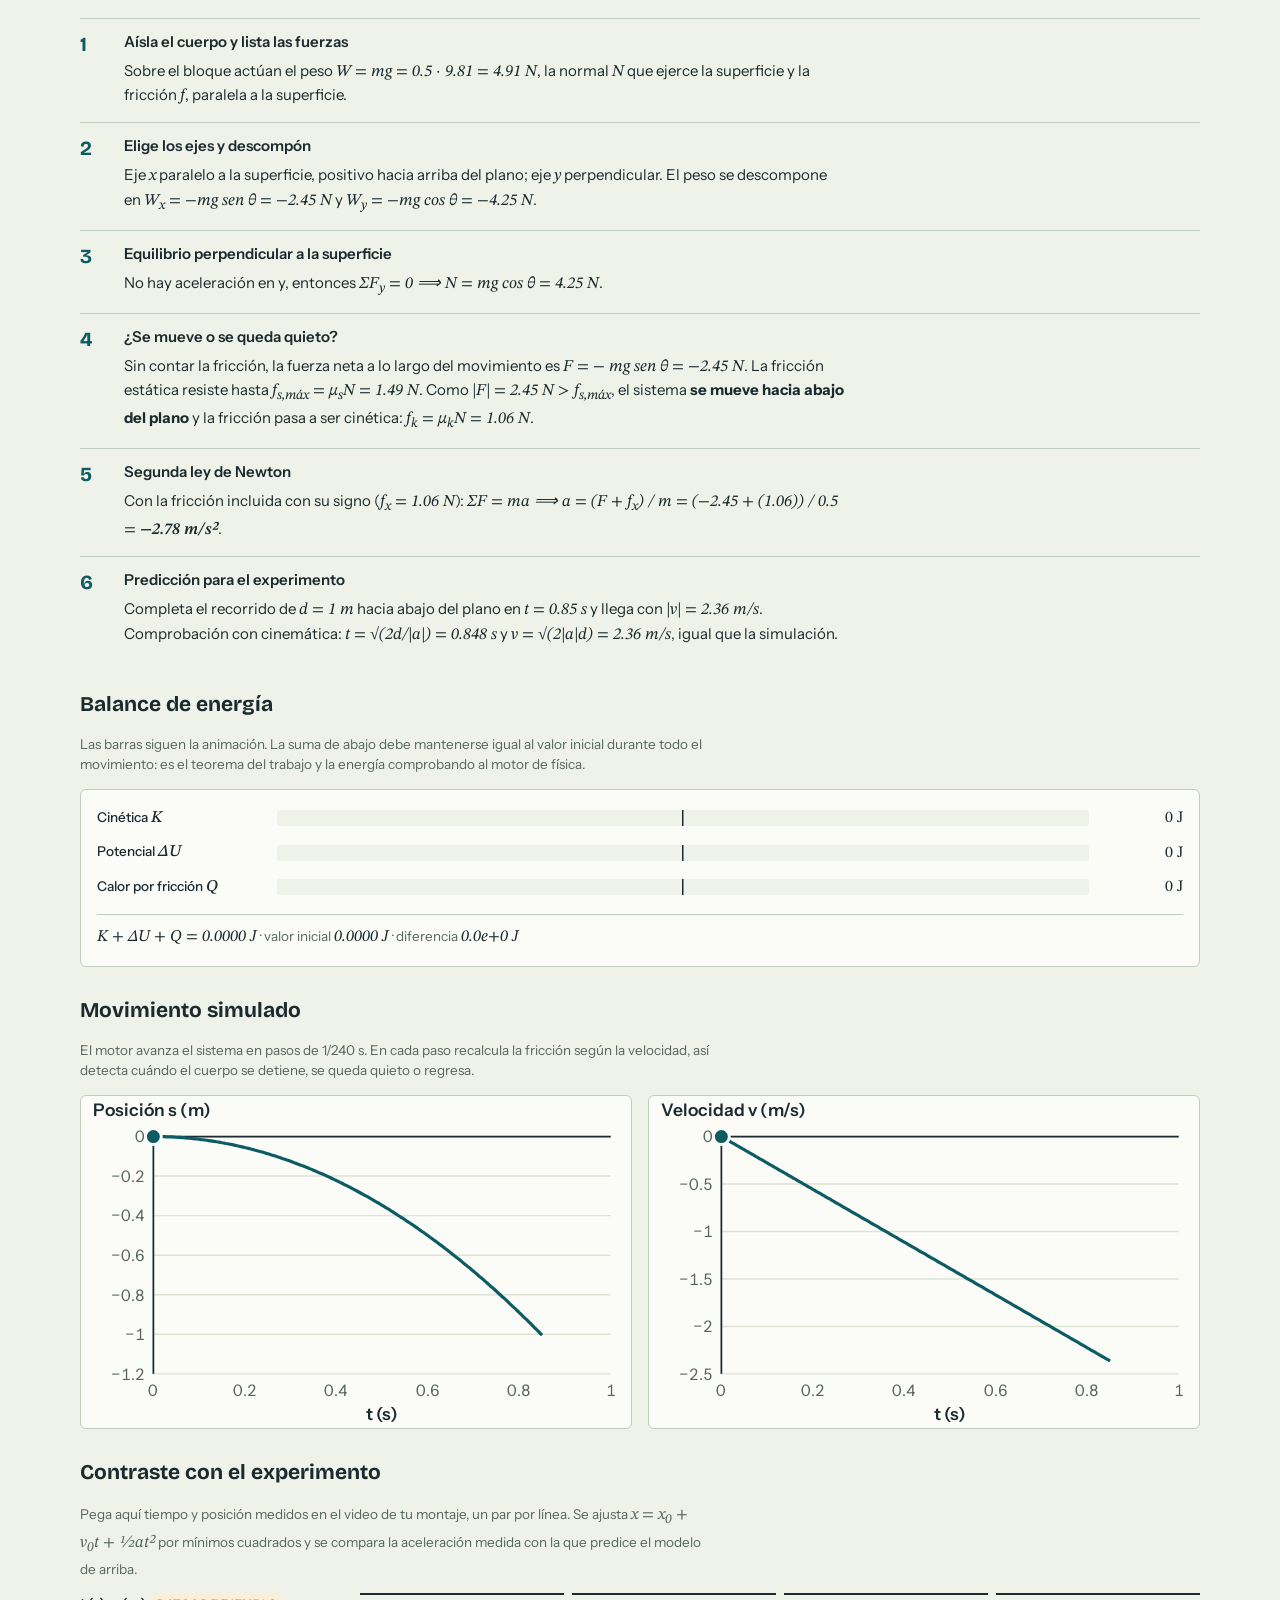
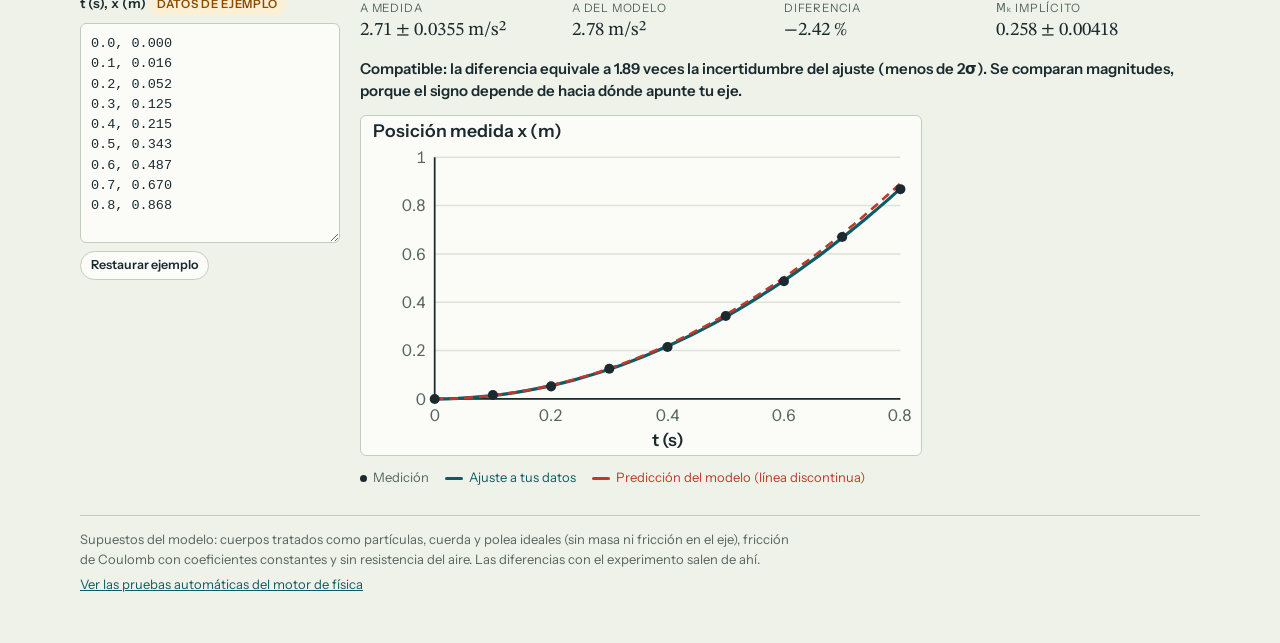
==== commit 18b5745a: "Diagramas animados" ====
--- a/index.html
+++ b/index.html
@@ -5,13 +5,13 @@
   <meta name="viewport" content="width=device-width, initial-scale=1">
   <title>Laboratorio de Cuerpo Libre</title>
   <link rel="stylesheet" href="https://fonts.googleapis.com/css2?family=Bricolage+Grotesque:opsz,wght@12..96,500;12..96,700&family=Instrument+Sans:wght@400;500;600&family=STIX+Two+Text:ital,wght@0,400;0,600;1,400;1,600&display=swap">
-  <link rel="stylesheet" href="css/styles.css">
+  <link rel="stylesheet" href="css/styles.css?v=0.4">
 </head>
 <body>
 
 <div class="wrap">
   <header>
-    <p class="eyebrow">Física mecánica · versión 0.3</p>
+    <p class="eyebrow">Física mecánica · versión 0.4</p>
     <h1>Laboratorio de Cuerpo Libre</h1>
     <p class="lede">Elige un problema de dinámica, en línea recta o en movimiento circular. El programa decide qué fuerzas actúan, dibuja el diagrama de cuerpo libre, resuelve la segunda ley de Newton paso a paso, simula el movimiento y contrasta la predicción con tus mediciones.</p>
   </header>
@@ -41,10 +41,10 @@
 
   <section>
     <h2>Diagrama de cuerpo libre</h2>
-    <p class="note">Las flechas están a escala entre sí y se actualizan durante la simulación. La aceleración se dibuja aparte, en la esquina, para compararla con la suma de las fuerzas.</p>
+    <p class="note">Las flechas de fuerza están a escala entre sí y siguen la animación. La velocidad y la aceleración se dibujan aparte porque no son fuerzas: mira cómo cambia la velocidad mientras las fuerzas se mantienen.</p>
     <div class="fbds" id="fbds"></div>
     <ul class="legend">
-      <li class="w"><i></i>Peso</li><li class="n"><i></i>Normal</li><li class="f"><i></i>Fricción</li><li class="t"><i></i>Tensión</li><li class="p"><i></i>Fuerza aplicada</li><li style="color:var(--ink)"><i style="height:0;border-top:2px dashed currentColor;background:none"></i>Aceleración (no es una fuerza)</li>
+      <li class="w"><i></i>Peso</li><li class="n"><i></i>Normal</li><li class="f"><i></i>Fricción</li><li class="t"><i></i>Tensión</li><li class="p"><i></i>Fuerza aplicada</li><li style="color:var(--ink)"><i style="height:0;border-top:2px dashed currentColor;background:none"></i>Aceleración</li><li style="color:var(--muted)"><i></i>Velocidad</li>
     </ul>
   </section>
 
@@ -96,16 +96,16 @@
 </div>
 
 <!-- El orden importa: cada archivo usa lo que definen los anteriores -->
-<script src="js/config.js"></script>
-<script src="js/fisica.js"></script>
-<script src="js/circular.js"></script>
-<script src="js/dibujo.js"></script>
-<script src="js/dibujo-circular.js"></script>
-<script src="js/solucion.js"></script>
-<script src="js/solucion-circular.js"></script>
-<script src="js/energia.js"></script>
-<script src="js/graficas.js"></script>
-<script src="js/experimento.js"></script>
-<script src="js/app.js"></script>
+<script src="js/config.js?v=0.4"></script>
+<script src="js/fisica.js?v=0.4"></script>
+<script src="js/circular.js?v=0.4"></script>
+<script src="js/dibujo.js?v=0.4"></script>
+<script src="js/dibujo-circular.js?v=0.4"></script>
+<script src="js/solucion.js?v=0.4"></script>
+<script src="js/solucion-circular.js?v=0.4"></script>
+<script src="js/energia.js?v=0.4"></script>
+<script src="js/graficas.js?v=0.4"></script>
+<script src="js/experimento.js?v=0.4"></script>
+<script src="js/app.js?v=0.4"></script>
 </body>
 </html>
--- a/css/styles.css
+++ b/css/styles.css
@@ -136,3 +136,5 @@
 /* Halo detrás de los rótulos para que los ejes no los crucen */
 .fl,.cmpl,.accl,.axl,.tk,.ang{paint-order:stroke;stroke:var(--panel);stroke-width:4px;stroke-linejoin:round}
 .solid~.tk{stroke:none}
+.F.vel line{stroke-width:2.2}
+circle.ax{fill:none}
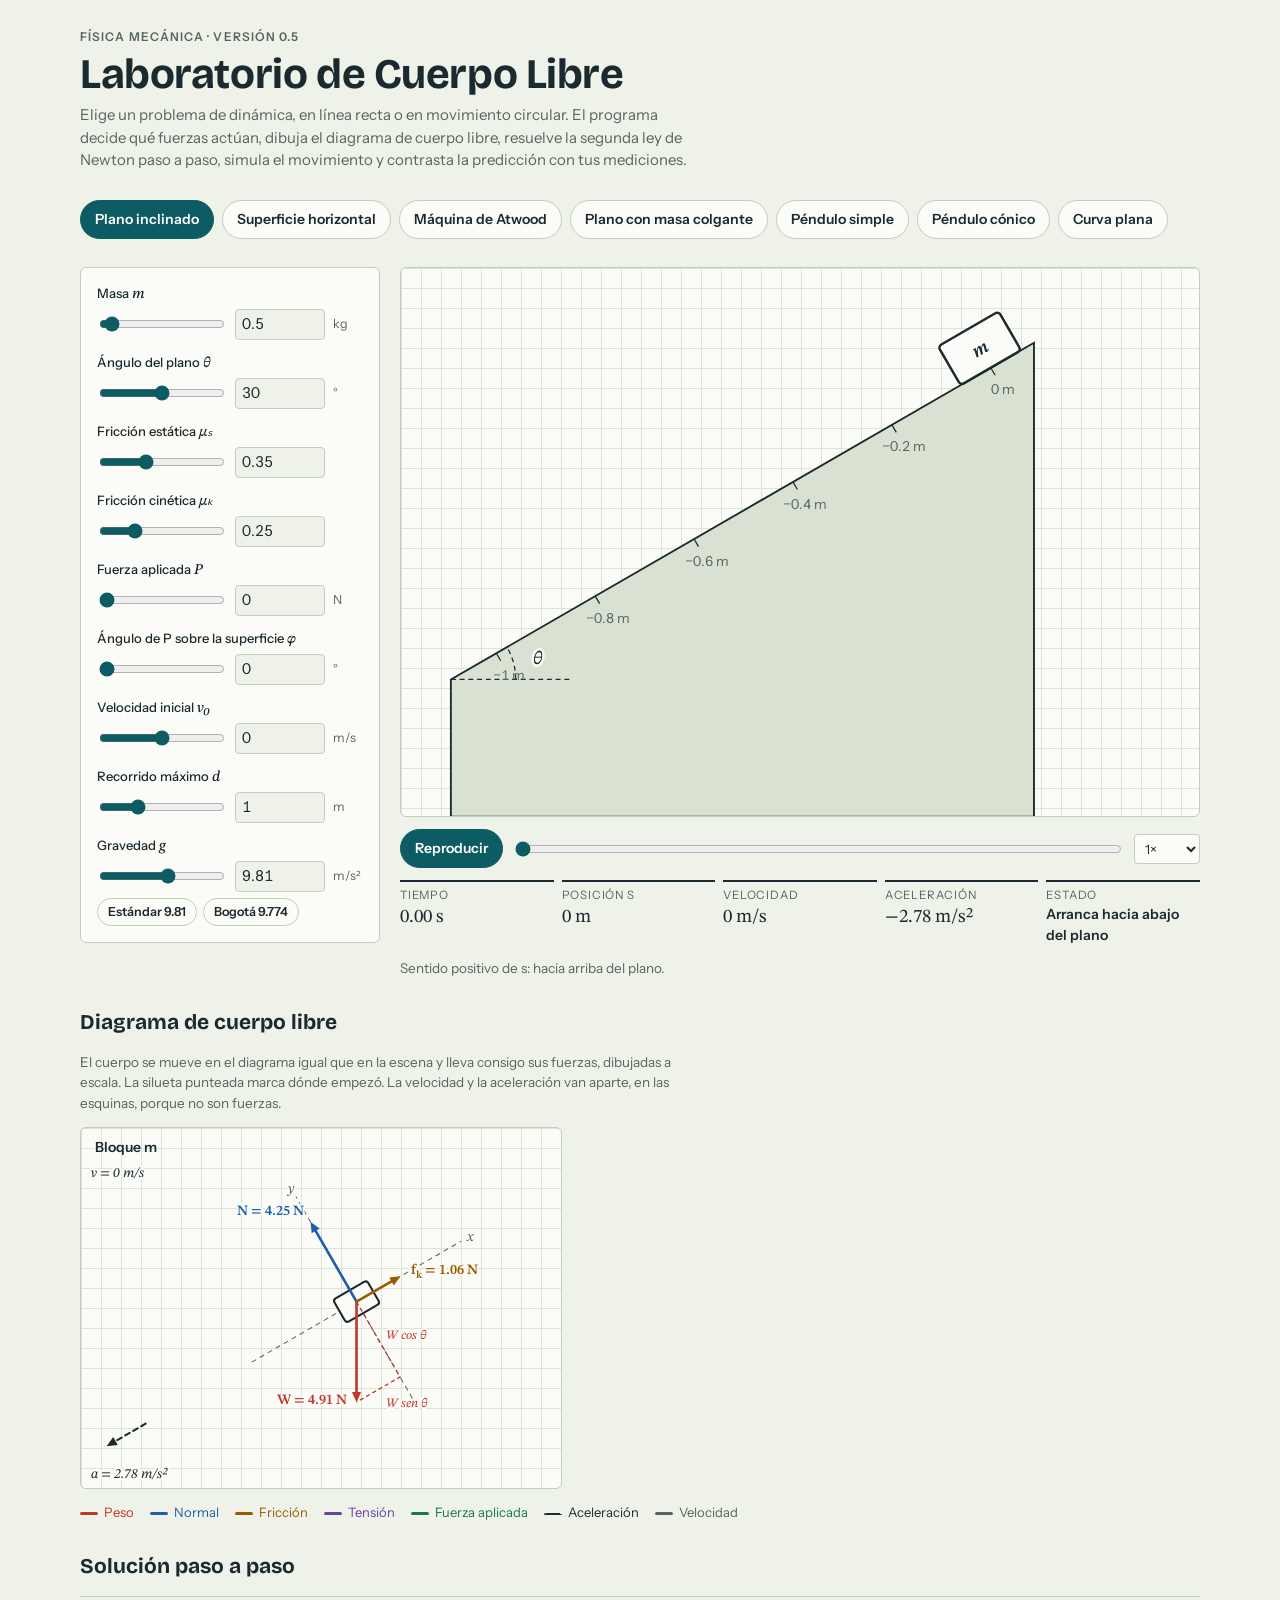
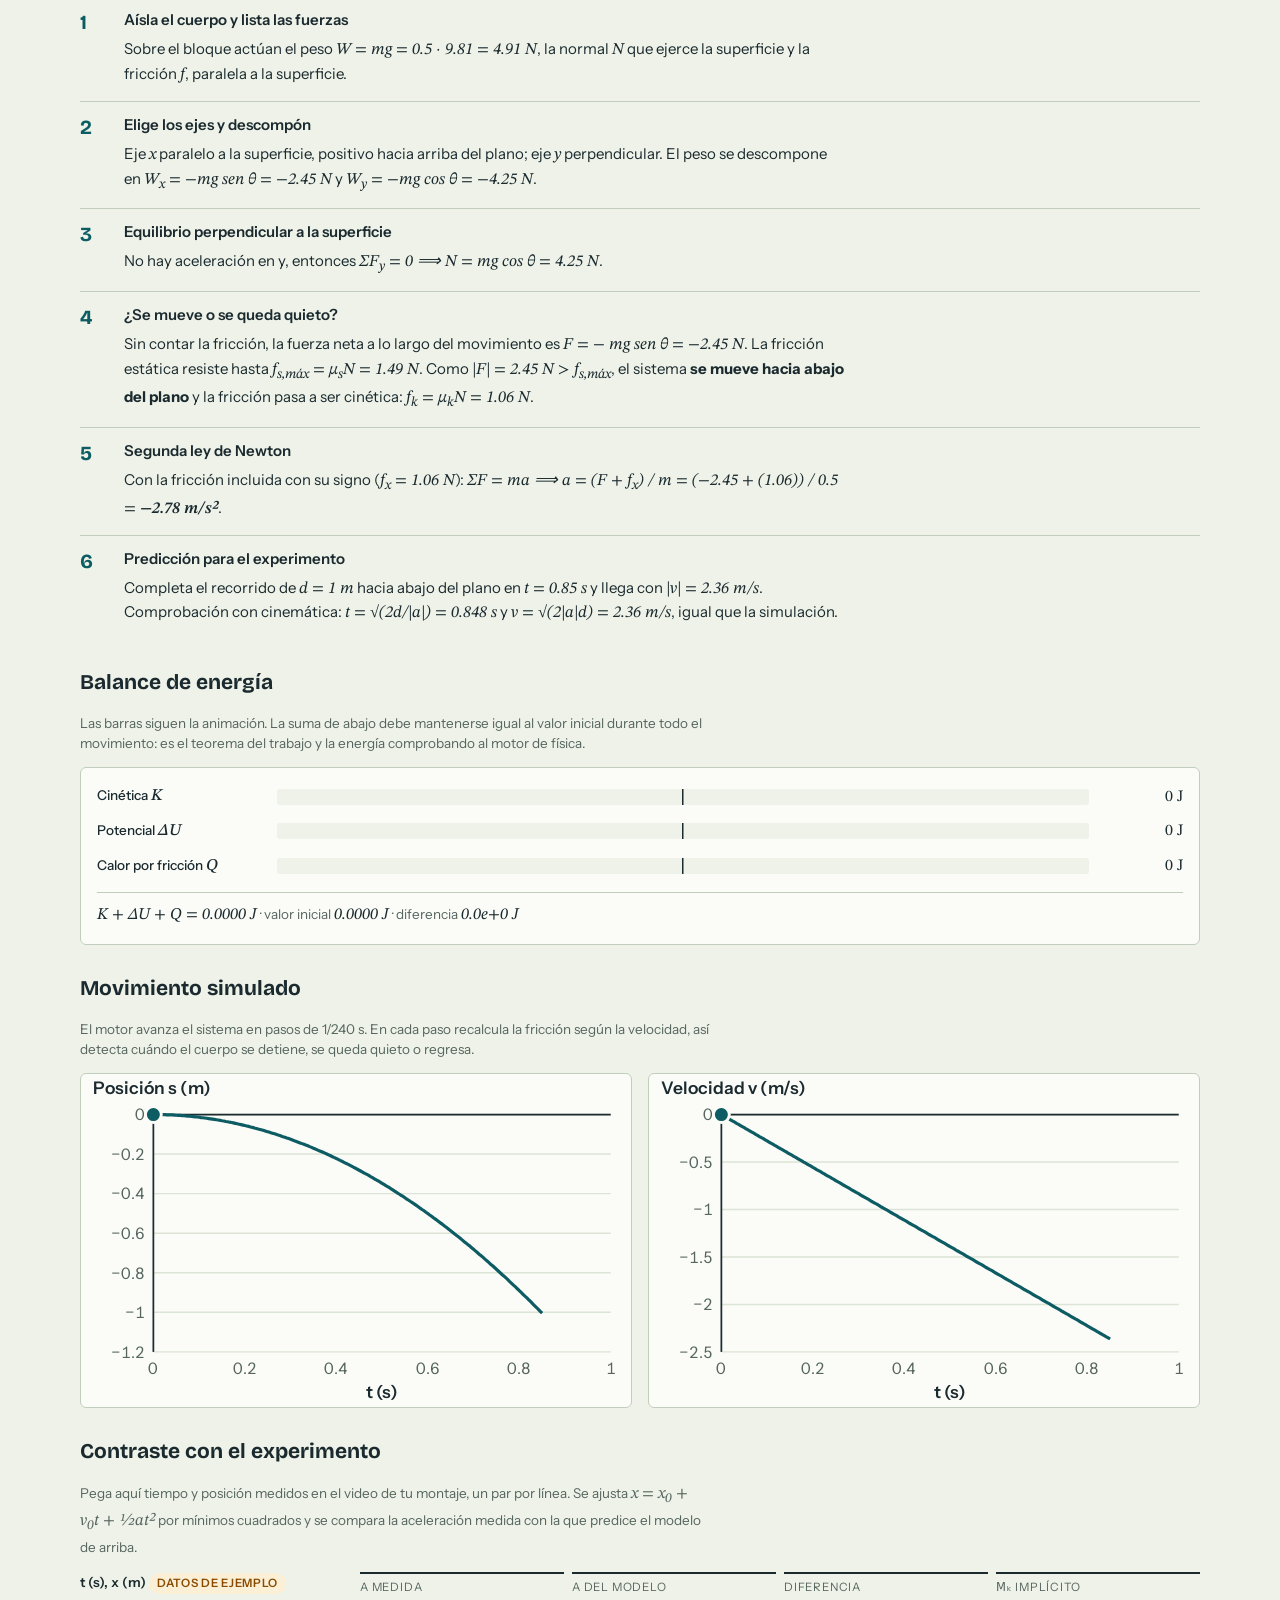
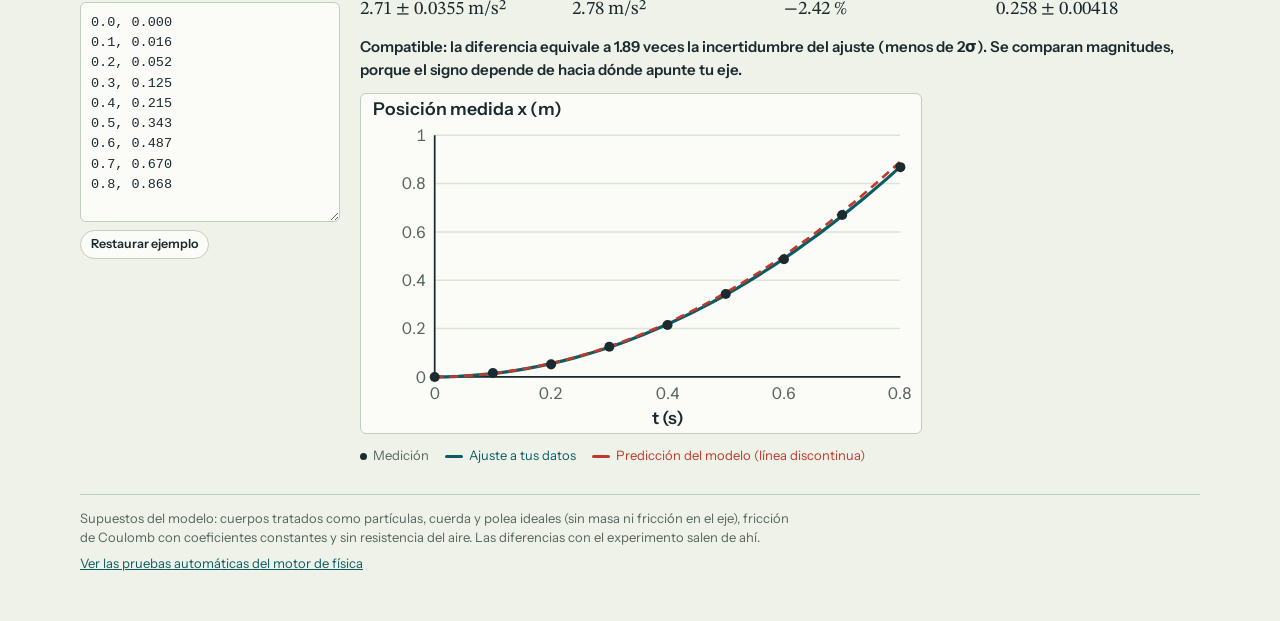
==== commit bdfccd8c: "Cuerpos en movimiento" ====
--- a/index.html
+++ b/index.html
@@ -5,13 +5,13 @@
   <meta name="viewport" content="width=device-width, initial-scale=1">
   <title>Laboratorio de Cuerpo Libre</title>
   <link rel="stylesheet" href="https://fonts.googleapis.com/css2?family=Bricolage+Grotesque:opsz,wght@12..96,500;12..96,700&family=Instrument+Sans:wght@400;500;600&family=STIX+Two+Text:ital,wght@0,400;0,600;1,400;1,600&display=swap">
-  <link rel="stylesheet" href="css/styles.css?v=0.4">
+  <link rel="stylesheet" href="css/styles.css?v=0.5">
 </head>
 <body>
 
 <div class="wrap">
   <header>
-    <p class="eyebrow">Física mecánica · versión 0.4</p>
+    <p class="eyebrow">Física mecánica · versión 0.5</p>
     <h1>Laboratorio de Cuerpo Libre</h1>
     <p class="lede">Elige un problema de dinámica, en línea recta o en movimiento circular. El programa decide qué fuerzas actúan, dibuja el diagrama de cuerpo libre, resuelve la segunda ley de Newton paso a paso, simula el movimiento y contrasta la predicción con tus mediciones.</p>
   </header>
@@ -41,7 +41,7 @@
 
   <section>
     <h2>Diagrama de cuerpo libre</h2>
-    <p class="note">Las flechas de fuerza están a escala entre sí y siguen la animación. La velocidad y la aceleración se dibujan aparte porque no son fuerzas: mira cómo cambia la velocidad mientras las fuerzas se mantienen.</p>
+    <p class="note">El cuerpo se mueve en el diagrama igual que en la escena y lleva consigo sus fuerzas, dibujadas a escala. La silueta punteada marca dónde empezó. La velocidad y la aceleración van aparte, en las esquinas, porque no son fuerzas.</p>
     <div class="fbds" id="fbds"></div>
     <ul class="legend">
       <li class="w"><i></i>Peso</li><li class="n"><i></i>Normal</li><li class="f"><i></i>Fricción</li><li class="t"><i></i>Tensión</li><li class="p"><i></i>Fuerza aplicada</li><li style="color:var(--ink)"><i style="height:0;border-top:2px dashed currentColor;background:none"></i>Aceleración</li><li style="color:var(--muted)"><i></i>Velocidad</li>
@@ -96,16 +96,16 @@
 </div>
 
 <!-- El orden importa: cada archivo usa lo que definen los anteriores -->
-<script src="js/config.js?v=0.4"></script>
-<script src="js/fisica.js?v=0.4"></script>
-<script src="js/circular.js?v=0.4"></script>
-<script src="js/dibujo.js?v=0.4"></script>
-<script src="js/dibujo-circular.js?v=0.4"></script>
-<script src="js/solucion.js?v=0.4"></script>
-<script src="js/solucion-circular.js?v=0.4"></script>
-<script src="js/energia.js?v=0.4"></script>
-<script src="js/graficas.js?v=0.4"></script>
-<script src="js/experimento.js?v=0.4"></script>
-<script src="js/app.js?v=0.4"></script>
+<script src="js/config.js?v=0.5"></script>
+<script src="js/fisica.js?v=0.5"></script>
+<script src="js/circular.js?v=0.5"></script>
+<script src="js/dibujo.js?v=0.5"></script>
+<script src="js/dibujo-circular.js?v=0.5"></script>
+<script src="js/solucion.js?v=0.5"></script>
+<script src="js/solucion-circular.js?v=0.5"></script>
+<script src="js/energia.js?v=0.5"></script>
+<script src="js/graficas.js?v=0.5"></script>
+<script src="js/experimento.js?v=0.5"></script>
+<script src="js/app.js?v=0.5"></script>
 </body>
 </html>
--- a/css/styles.css
+++ b/css/styles.css
@@ -138,3 +138,4 @@
 .solid~.tk{stroke:none}
 .F.vel line{stroke-width:2.2}
 circle.ax{fill:none}
+.ghost{fill:none;stroke:var(--muted);stroke-width:1.5;stroke-dasharray:4 3}
